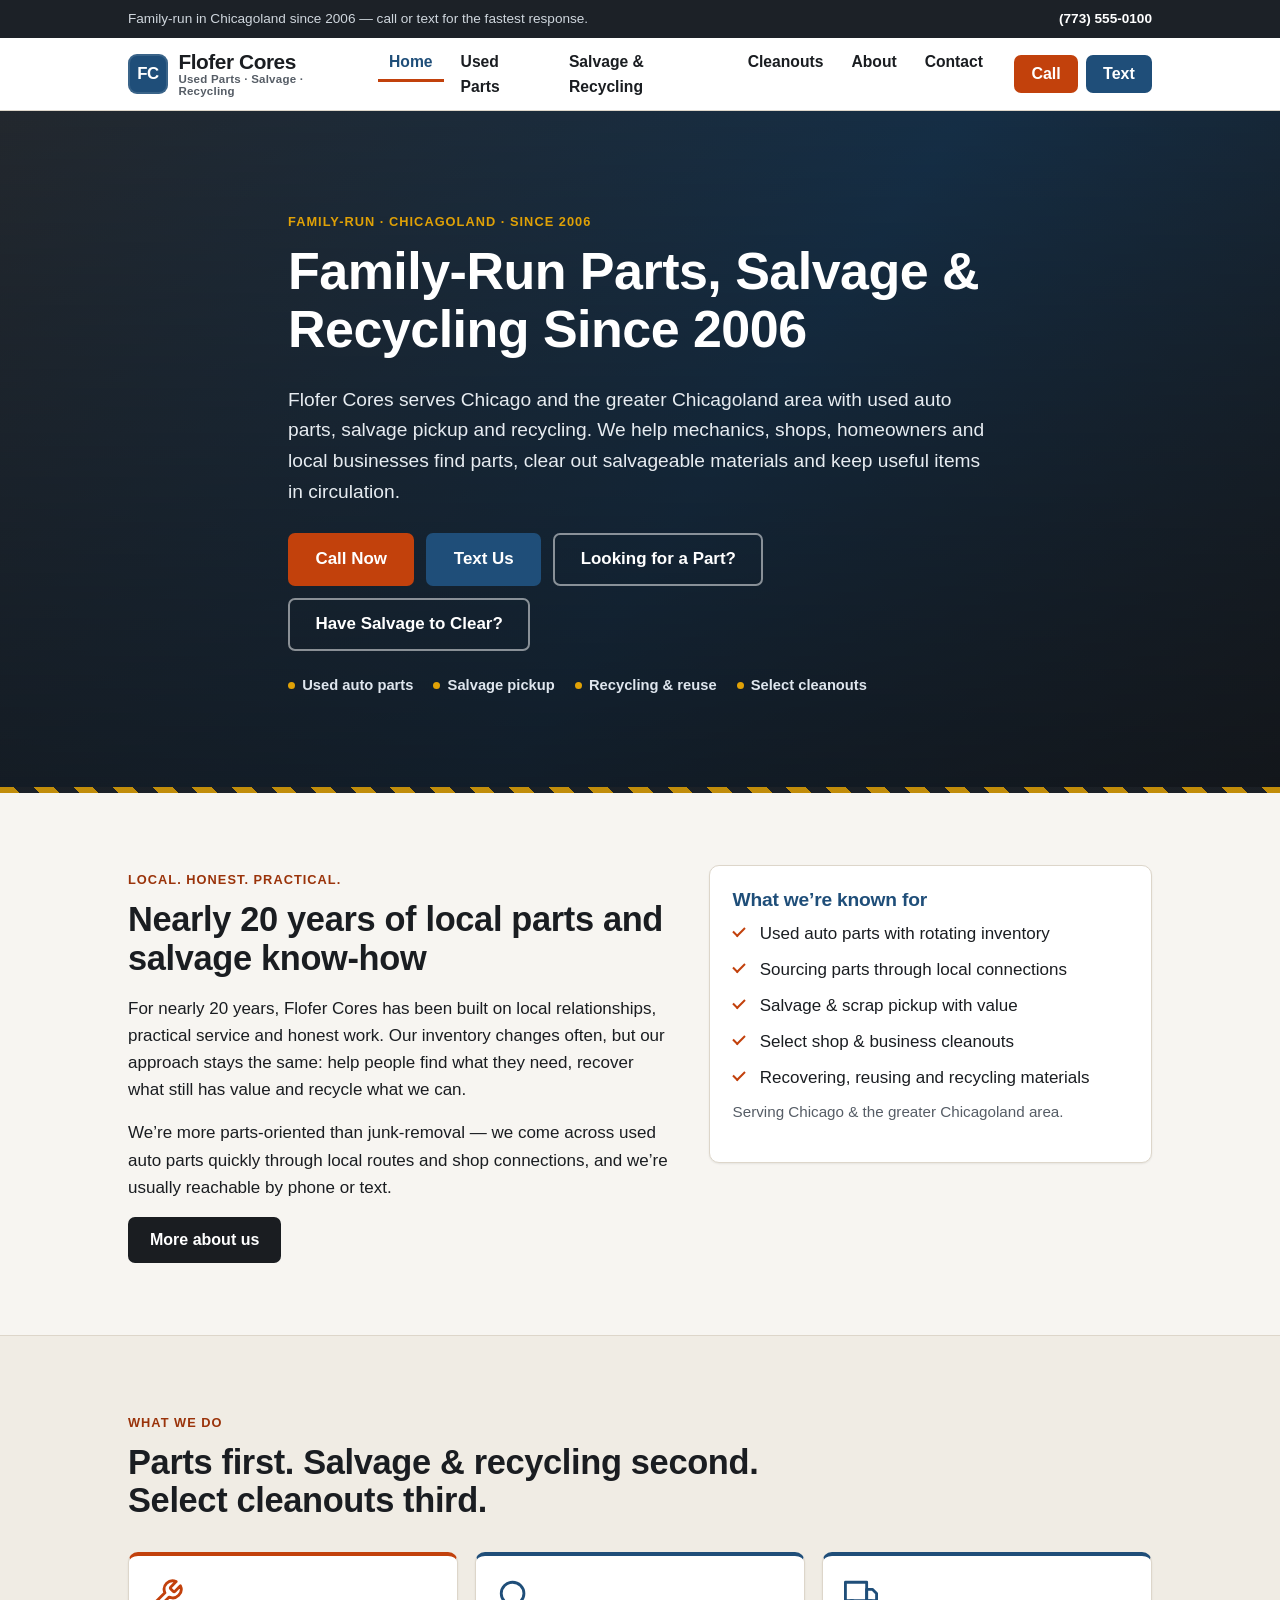
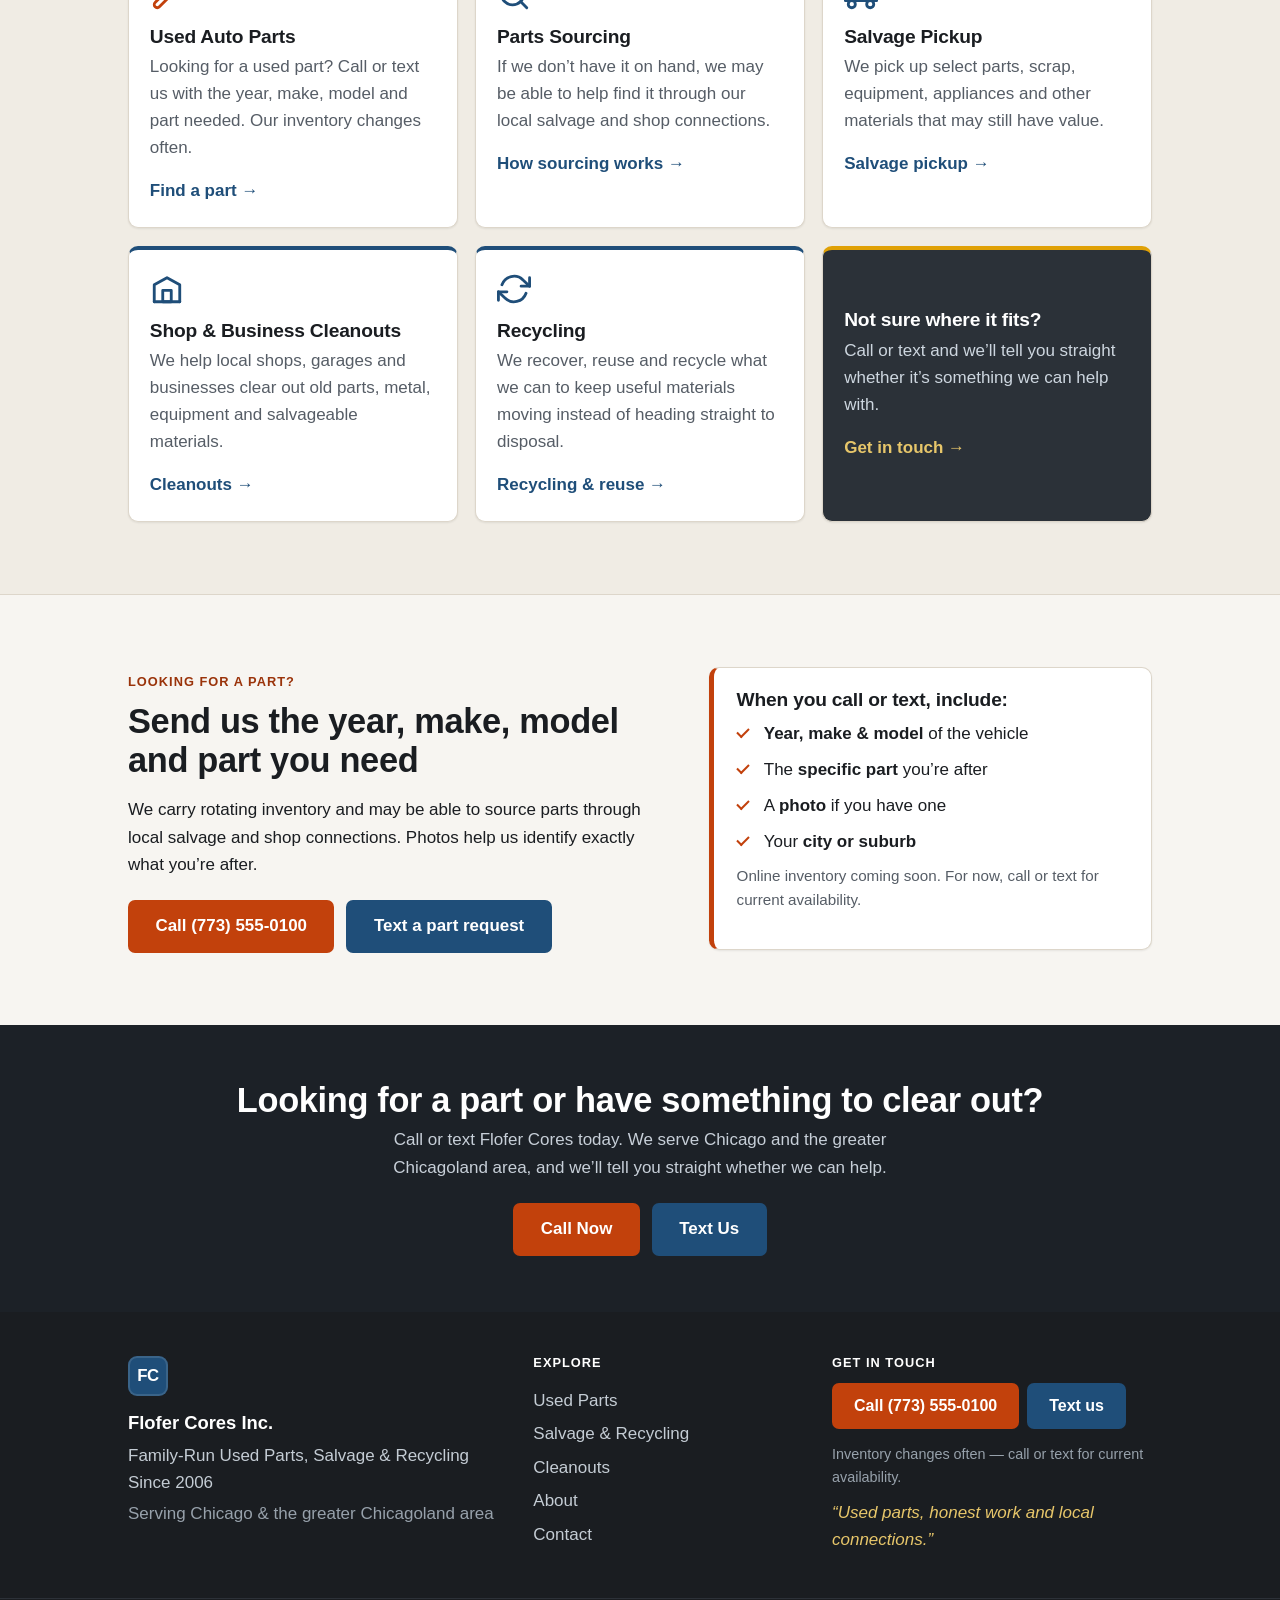
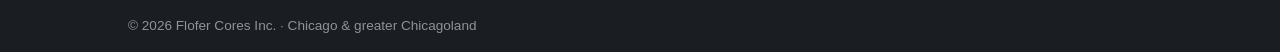
==== index.html @ 54f4c63f "Scaffold Flofer Cores Inc. phase-one website Plain HTML/CSS marketing + lead-capture site (no build " ====
<!DOCTYPE html>
<html lang="en" class="no-js">
<head>
<meta charset="utf-8">
<meta name="viewport" content="width=device-width, initial-scale=1">
<!-- ============================================================================
  PLACEHOLDERS TO REPLACE SITE-WIDE BEFORE LAUNCH:
    • Phone (display): (773) 555-0100      • Phone (links): +17735550100
    • Domain:          www.flofercores.com
  See README.md for one-command find-and-replace instructions.
============================================================================= -->
<title>Flofer Cores Inc. — Used Parts, Salvage &amp; Recycling in Chicagoland</title>
<meta name="description" content="Family-run used parts, salvage and recycling in Chicago and greater Chicagoland since 2006. Call or text Flofer Cores for parts, salvage pickup and select cleanouts.">
<link rel="canonical" href="https://www.flofercores.com/">
<meta name="theme-color" content="#1f4e79">
<meta property="og:type" content="website">
<meta property="og:site_name" content="Flofer Cores Inc.">
<meta property="og:title" content="Flofer Cores Inc. — Used Parts, Salvage &amp; Recycling in Chicagoland">
<meta property="og:description" content="Family-run used parts, salvage and recycling in Chicago and greater Chicagoland since 2006. Call or text for parts, salvage pickup and select cleanouts.">
<meta property="og:url" content="https://www.flofercores.com/">
<meta property="og:image" content="https://www.flofercores.com/img/og-cover.svg">
<meta name="twitter:card" content="summary_large_image">
<link rel="icon" type="image/svg+xml" href="/favicon.svg">
<link rel="apple-touch-icon" href="/favicon.svg">
<link rel="stylesheet" href="/css/styles.css">
<script>document.documentElement.classList.replace("no-js","js");</script>
<script type="application/ld+json">
{
  "@context": "https://schema.org",
  "@type": "AutoPartsStore",
  "@id": "https://www.flofercores.com/#business",
  "name": "Flofer Cores Inc.",
  "alternateName": "Flofer Cores",
  "description": "Family-run used auto parts, salvage and recycling business serving Chicago and the greater Chicagoland area since 2006.",
  "url": "https://www.flofercores.com/",
  "telephone": "+1-773-555-0100",
  "foundingDate": "2006",
  "priceRange": "$$",
  "slogan": "Used parts, honest work and local connections.",
  "areaServed": [
    { "@type": "City", "name": "Chicago" },
    { "@type": "AdministrativeArea", "name": "Greater Chicagoland area" }
  ],
  "address": {
    "@type": "PostalAddress",
    "addressLocality": "Chicago",
    "addressRegion": "IL",
    "addressCountry": "US"
  },
  "knowsAbout": ["Used auto parts", "Parts sourcing", "Salvage pickup", "Scrap metal recycling", "Shop and business cleanouts"],
  "image": "https://www.flofercores.com/img/og-cover.svg"
}
</script>
</head>
<body>
<a class="skip-link" href="#main">Skip to content</a>

<div class="utilitybar">
  <div class="container utilitybar__inner">
    <span class="utilitybar__msg">Family-run in Chicagoland since 2006 — call or text for the fastest response.</span>
    <a class="utilitybar__phone" href="tel:+17735550100">(773) 555-0100</a>
  </div>
</div>

<header class="site-header">
  <div class="container site-header__inner">
    <a class="brand" href="/">
      <span class="brand__mark" aria-hidden="true">FC</span>
      <span class="brand__text">
        <span class="brand__name">Flofer Cores</span>
        <span class="brand__tag">Used Parts · Salvage · Recycling</span>
      </span>
    </a>
    <button class="nav-toggle" type="button" aria-expanded="false" aria-controls="site-nav" aria-label="Open menu">
      <span class="nav-toggle__bar"></span><span class="nav-toggle__bar"></span><span class="nav-toggle__bar"></span>
    </button>
    <nav id="site-nav" class="site-nav" aria-label="Primary">
      <ul class="site-nav__list">
        <li><a href="/" aria-current="page" class="is-active">Home</a></li>
        <li><a href="/used-parts.html">Used Parts</a></li>
        <li><a href="/salvage-recycling.html">Salvage &amp; Recycling</a></li>
        <li><a href="/cleanouts.html">Cleanouts</a></li>
        <li><a href="/about.html">About</a></li>
        <li><a href="/contact.html">Contact</a></li>
      </ul>
      <div class="site-nav__cta">
        <a class="btn btn--call" href="tel:+17735550100" aria-label="Call Flofer Cores">Call</a>
        <a class="btn btn--text" href="sms:+17735550100" aria-label="Text Flofer Cores">Text</a>
      </div>
    </nav>
  </div>
</header>

<main id="main">

  <!-- Hero -->
  <section class="hero">
    <div class="container hero__inner">
      <span class="eyebrow" style="color:var(--gold)">Family-run · Chicagoland · Since 2006</span>
      <h1>Family-Run Parts, Salvage &amp; Recycling Since 2006</h1>
      <p class="hero__sub">Flofer Cores serves Chicago and the greater Chicagoland area with used auto parts, salvage pickup and recycling. We help mechanics, shops, homeowners and local businesses find parts, clear out salvageable materials and keep useful items in circulation.</p>
      <div class="hero__cta">
        <a class="btn btn--call btn--lg" href="tel:+17735550100">Call Now</a>
        <a class="btn btn--text btn--lg" href="sms:+17735550100">Text Us</a>
        <a class="btn btn--ghost btn--lg" href="/used-parts.html">Looking for a Part?</a>
        <a class="btn btn--ghost btn--lg" href="/salvage-recycling.html">Have Salvage to Clear?</a>
      </div>
      <div class="hero__trust">
        <span>Used auto parts</span>
        <span>Salvage pickup</span>
        <span>Recycling &amp; reuse</span>
        <span>Select cleanouts</span>
      </div>
    </div>
  </section>

  <!-- About preview -->
  <section class="section">
    <div class="container split">
      <div>
        <span class="eyebrow">Local. Honest. Practical.</span>
        <h2>Nearly 20 years of local parts and salvage know-how</h2>
        <p>For nearly 20 years, Flofer Cores has been built on local relationships, practical service and honest work. Our inventory changes often, but our approach stays the same: help people find what they need, recover what still has value and recycle what we can.</p>
        <p>We’re more parts-oriented than junk-removal — we come across used auto parts quickly through local routes and shop connections, and we’re usually reachable by phone or text.</p>
        <a class="btn btn--dark" href="/about.html">More about us</a>
      </div>
      <div class="panel">
        <h3>What we’re known for</h3>
        <ul class="checklist">
          <li>Used auto parts with rotating inventory</li>
          <li>Sourcing parts through local connections</li>
          <li>Salvage &amp; scrap pickup with value</li>
          <li>Select shop &amp; business cleanouts</li>
          <li>Recovering, reusing and recycling materials</li>
        </ul>
        <p class="note-soft mt-0">Serving Chicago &amp; the greater Chicagoland area.</p>
      </div>
    </div>
  </section>

  <!-- Services -->
  <section class="section section--alt">
    <div class="container">
      <div class="section__head">
        <span class="eyebrow">What we do</span>
        <h2>Parts first. Salvage &amp; recycling second. Select cleanouts third.</h2>
      </div>
      <div class="cards cards--3">

        <article class="card card--accent">
          <svg class="card__icon" viewBox="0 0 24 24" fill="none" stroke="currentColor" stroke-width="2" stroke-linecap="round" stroke-linejoin="round" aria-hidden="true"><path d="M14.7 6.3a1 1 0 0 0 0 1.4l1.6 1.6a1 1 0 0 0 1.4 0l3.77-3.77a6 6 0 0 1-7.94 7.94l-6.91 6.91a2.12 2.12 0 0 1-3-3l6.91-6.91a6 6 0 0 1 7.94-7.94l-3.76 3.76z"/></svg>
          <h3>Used Auto Parts</h3>
          <p>Looking for a used part? Call or text us with the year, make, model and part needed. Our inventory changes often.</p>
          <a class="card__link" href="/used-parts.html">Find a part →</a>
        </article>

        <article class="card">
          <svg class="card__icon" viewBox="0 0 24 24" fill="none" stroke="currentColor" stroke-width="2" stroke-linecap="round" stroke-linejoin="round" aria-hidden="true"><circle cx="11" cy="11" r="8"/><line x1="21" y1="21" x2="16.65" y2="16.65"/></svg>
          <h3>Parts Sourcing</h3>
          <p>If we don’t have it on hand, we may be able to help find it through our local salvage and shop connections.</p>
          <a class="card__link" href="/used-parts.html">How sourcing works →</a>
        </article>

        <article class="card">
          <svg class="card__icon" viewBox="0 0 24 24" fill="none" stroke="currentColor" stroke-width="2" stroke-linecap="round" stroke-linejoin="round" aria-hidden="true"><rect x="1" y="3" width="15" height="13"/><polygon points="16 8 20 8 23 11 23 16 16 16 16 8"/><circle cx="5.5" cy="18.5" r="2.5"/><circle cx="18.5" cy="18.5" r="2.5"/></svg>
          <h3>Salvage Pickup</h3>
          <p>We pick up select parts, scrap, equipment, appliances and other materials that may still have value.</p>
          <a class="card__link" href="/salvage-recycling.html">Salvage pickup →</a>
        </article>

        <article class="card">
          <svg class="card__icon" viewBox="0 0 24 24" fill="none" stroke="currentColor" stroke-width="2" stroke-linecap="round" stroke-linejoin="round" aria-hidden="true"><path d="M3 21V9l9-5 9 5v12"/><path d="M3 21h18"/><rect x="9" y="13" width="6" height="8"/></svg>
          <h3>Shop &amp; Business Cleanouts</h3>
          <p>We help local shops, garages and businesses clear out old parts, metal, equipment and salvageable materials.</p>
          <a class="card__link" href="/cleanouts.html">Cleanouts →</a>
        </article>

        <article class="card">
          <svg class="card__icon" viewBox="0 0 24 24" fill="none" stroke="currentColor" stroke-width="2" stroke-linecap="round" stroke-linejoin="round" aria-hidden="true"><polyline points="23 4 23 10 17 10"/><polyline points="1 20 1 14 7 14"/><path d="M3.51 9a9 9 0 0 1 14.85-3.36L23 10M1 14l4.64 4.36A9 9 0 0 0 20.49 15"/></svg>
          <h3>Recycling</h3>
          <p>We recover, reuse and recycle what we can to keep useful materials moving instead of heading straight to disposal.</p>
          <a class="card__link" href="/salvage-recycling.html">Recycling &amp; reuse →</a>
        </article>

        <article class="card" style="justify-content:center; background:var(--steel); border-top-color:var(--gold); color:#fff;">
          <h3 style="color:#fff">Not sure where it fits?</h3>
          <p style="color:#cdd6df">Call or text and we’ll tell you straight whether it’s something we can help with.</p>
          <a class="card__link" style="color:#e7c66a" href="/contact.html">Get in touch →</a>
        </article>

      </div>
    </div>
  </section>

  <!-- Intake / how to ask -->
  <section class="section">
    <div class="container split">
      <div>
        <span class="eyebrow">Looking for a part?</span>
        <h2>Send us the year, make, model and part you need</h2>
        <p>We carry rotating inventory and may be able to source parts through local salvage and shop connections. Photos help us identify exactly what you’re after.</p>
        <div class="flow-cta">
          <a class="btn btn--call btn--lg" href="tel:+17735550100">Call (773) 555-0100</a>
          <a class="btn btn--text btn--lg" href="sms:+17735550100">Text a part request</a>
        </div>
      </div>
      <div class="intake">
        <h3 class="mt-0">When you call or text, include:</h3>
        <ul class="checklist">
          <li><strong>Year, make &amp; model</strong> of the vehicle</li>
          <li>The <strong>specific part</strong> you’re after</li>
          <li>A <strong>photo</strong> if you have one</li>
          <li>Your <strong>city or suburb</strong></li>
        </ul>
        <p class="note-soft mt-0">Online inventory coming soon. For now, call or text for current availability.</p>
      </div>
    </div>
  </section>

  <!-- CTA band -->
  <section class="ctaband">
    <div class="container ctaband__inner">
      <h2>Looking for a part or have something to clear out?</h2>
      <p>Call or text Flofer Cores today. We serve Chicago and the greater Chicagoland area, and we’ll tell you straight whether we can help.</p>
      <div class="hero__cta">
        <a class="btn btn--call btn--lg" href="tel:+17735550100">Call Now</a>
        <a class="btn btn--text btn--lg" href="sms:+17735550100">Text Us</a>
      </div>
    </div>
  </section>

</main>

<footer class="site-footer">
  <div class="container site-footer__inner">
    <div class="site-footer__col site-footer__brand">
      <span class="brand__mark" aria-hidden="true">FC</span>
      <p class="site-footer__name">Flofer Cores Inc.</p>
      <p class="site-footer__desc">Family-Run Used Parts, Salvage &amp; Recycling Since 2006</p>
      <p class="site-footer__area">Serving Chicago &amp; the greater Chicagoland area</p>
    </div>
    <div class="site-footer__col">
      <h2 class="site-footer__h">Explore</h2>
      <ul class="site-footer__links">
        <li><a href="/used-parts.html">Used Parts</a></li>
        <li><a href="/salvage-recycling.html">Salvage &amp; Recycling</a></li>
        <li><a href="/cleanouts.html">Cleanouts</a></li>
        <li><a href="/about.html">About</a></li>
        <li><a href="/contact.html">Contact</a></li>
      </ul>
    </div>
    <div class="site-footer__col">
      <h2 class="site-footer__h">Get in touch</h2>
      <p class="site-footer__contact">
        <a class="btn btn--call" href="tel:+17735550100">Call (773) 555-0100</a>
        <a class="btn btn--text" href="sms:+17735550100">Text us</a>
      </p>
      <p class="site-footer__note">Inventory changes often — call or text for current availability.</p>
      <p class="site-footer__tagline">“Used parts, honest work and local connections.”</p>
    </div>
  </div>
  <div class="site-footer__bottom">
    <div class="container">
      <p>© 2026 Flofer Cores Inc. · Chicago &amp; greater Chicagoland</p>
    </div>
  </div>
</footer>

<div class="callbar">
  <a class="callbar__btn callbar__btn--call" href="tel:+17735550100">Call</a>
  <a class="callbar__btn callbar__btn--text" href="sms:+17735550100">Text</a>
</div>

<script src="/js/menu.js" defer></script>
</body>
</html>
---- css/styles.css ----
/* =========================================================================
   Flofer Cores Inc. — site styles
   Plain CSS, no build. Mobile-first. Edit color/spacing via the variables below.
   ========================================================================= */

/* ----- Design tokens ---------------------------------------------------- */
:root {
  --ink:        #1a1d21;   /* primary text (charcoal) */
  --muted:      #565d66;   /* secondary text */
  --paper:      #f7f5f1;   /* warm off-white page background */
  --surface:    #ffffff;   /* cards / header */
  --surface-2:  #f0ece4;   /* subtle alt panel */
  --line:       #ddd6ca;   /* borders */
  --steel:      #2b3138;   /* dark sections */
  --steel-2:    #1c2127;   /* darker */
  --blue:       #1f4e79;   /* workwear blue (primary) */
  --blue-700:   #173a5a;
  --rust:       #c2410c;   /* salvage-yard accent (CTAs) */
  --rust-700:   #9a330a;
  --gold:       #e0a106;   /* sparing highlight */

  --maxw: 1080px;
  --pad: clamp(16px, 4vw, 28px);
  --radius: 10px;
  --radius-sm: 7px;
  --shadow: 0 1px 2px rgba(20,24,30,.06), 0 8px 24px rgba(20,24,30,.08);
  --shadow-sm: 0 1px 2px rgba(20,24,30,.08);

  --font: -apple-system, BlinkMacSystemFont, "Segoe UI", Roboto, Helvetica, Arial,
          "Apple Color Emoji", sans-serif;
}

/* ----- Reset / base ----------------------------------------------------- */
*, *::before, *::after { box-sizing: border-box; }
html { -webkit-text-size-adjust: 100%; scroll-behavior: smooth; }
body {
  margin: 0;
  font-family: var(--font);
  color: var(--ink);
  background: var(--paper);
  line-height: 1.6;
  font-size: 17px;
  -webkit-font-smoothing: antialiased;
}
img, svg { max-width: 100%; height: auto; display: block; }
a { color: var(--blue); text-decoration-thickness: 1px; text-underline-offset: 2px; }
h1, h2, h3 { line-height: 1.12; letter-spacing: -0.01em; margin: 0 0 .5em; }
h1 { font-size: clamp(2rem, 6vw, 3.25rem); font-weight: 800; }
h2 { font-size: clamp(1.5rem, 4vw, 2.15rem); font-weight: 800; }
h3 { font-size: 1.2rem; font-weight: 700; }
p  { margin: 0 0 1rem; }
ul { margin: 0 0 1rem; }
:focus-visible { outline: 3px solid var(--gold); outline-offset: 2px; border-radius: 4px; }

.container { width: 100%; max-width: var(--maxw); margin-inline: auto; padding-inline: var(--pad); }

.skip-link {
  position: absolute; left: -9999px; top: 0; z-index: 100;
  background: var(--ink); color: #fff; padding: 10px 16px; border-radius: 0 0 8px 0;
}
.skip-link:focus { left: 0; }

.lead { font-size: 1.15rem; color: var(--muted); }
.eyebrow {
  display: inline-block; font-size: .8rem; font-weight: 700; letter-spacing: .08em;
  text-transform: uppercase; color: var(--rust-700); margin-bottom: .6rem;
}

/* ----- Buttons ---------------------------------------------------------- */
.btn {
  display: inline-flex; align-items: center; justify-content: center; gap: .5em;
  font-weight: 700; font-size: 1rem; line-height: 1;
  padding: .8em 1.25em; border-radius: var(--radius-sm);
  text-decoration: none; border: 2px solid transparent; cursor: pointer;
  transition: transform .04s ease, background-color .15s ease, border-color .15s ease;
  white-space: nowrap;
}
.btn:active { transform: translateY(1px); }
.btn--call  { background: var(--rust); color: #fff; }
.btn--call:hover  { background: var(--rust-700); }
.btn--text  { background: var(--blue); color: #fff; }
.btn--text:hover  { background: var(--blue-700); }
.btn--ghost { background: transparent; color: #fff; border-color: rgba(255,255,255,.5); }
.btn--ghost:hover { border-color: #fff; background: rgba(255,255,255,.08); }
.btn--dark  { background: var(--ink); color: #fff; }
.btn--dark:hover { background: #000; }
.btn--lg { font-size: 1.06rem; padding: .95em 1.5em; }
.btn--block { width: 100%; }

/* ----- Utility bar ------------------------------------------------------ */
.utilitybar { background: var(--steel-2); color: #cfd6dd; font-size: .85rem; }
.utilitybar__inner {
  display: flex; align-items: center; justify-content: space-between; gap: 1rem;
  min-height: 38px; padding-block: 6px;
}
.utilitybar__msg { font-weight: 500; }
.utilitybar__phone { color: #fff; font-weight: 700; text-decoration: none; white-space: nowrap; }
.utilitybar__phone:hover { text-decoration: underline; }
@media (max-width: 640px) { .utilitybar__msg { display: none; } .utilitybar__inner { justify-content: center; } }

/* ----- Header / nav ----------------------------------------------------- */
.site-header { background: var(--surface); border-bottom: 1px solid var(--line); position: sticky; top: 0; z-index: 50; }
.site-header__inner { display: flex; align-items: center; gap: 1rem; min-height: 72px; }

.brand { display: inline-flex; align-items: center; gap: .65rem; text-decoration: none; color: var(--ink); margin-right: auto; }
.brand__mark {
  display: inline-grid; place-items: center; width: 40px; height: 40px; flex: 0 0 auto;
  background: var(--blue); color: #fff; font-weight: 800; font-size: 1.05rem; letter-spacing: -.02em;
  border-radius: 9px; box-shadow: inset 0 0 0 2px rgba(255,255,255,.12);
}
.brand__text { display: flex; flex-direction: column; line-height: 1.05; }
.brand__name { font-weight: 800; font-size: 1.3rem; letter-spacing: -.02em; }
.brand__tag  { font-size: .72rem; color: var(--muted); font-weight: 600; letter-spacing: .02em; }

.site-nav { display: flex; align-items: center; gap: 1.25rem; }
.site-nav__list { list-style: none; display: flex; gap: .35rem; margin: 0; padding: 0; }
.site-nav__list a {
  display: block; padding: .5rem .7rem; border-radius: 6px; text-decoration: none;
  color: var(--ink); font-weight: 600; font-size: .98rem;
}
.site-nav__list a:hover { background: var(--surface-2); }
.site-nav__list a.is-active { color: var(--blue); }
.site-nav__list a[aria-current="page"] { box-shadow: inset 0 -3px 0 var(--rust); border-radius: 6px 6px 0 0; }
.site-nav__cta { display: flex; gap: .5rem; }
.site-nav__cta .btn { padding: .55em .95em; }

.nav-toggle { display: none; }

/* Mobile nav: only collapse when JS is available (no-JS users see full nav). */
@media (max-width: 860px) {
  .html-js .nav-toggle, .js .nav-toggle {
    display: inline-flex; flex-direction: column; gap: 5px; justify-content: center;
    width: 46px; height: 42px; padding: 10px; background: var(--surface-2);
    border: 1px solid var(--line); border-radius: 8px; cursor: pointer;
  }
  .nav-toggle__bar { display: block; height: 2.5px; background: var(--ink); border-radius: 2px; }
  .js .site-nav {
    position: absolute; left: 0; right: 0; top: 100%;
    flex-direction: column; align-items: stretch; gap: 1rem;
    background: var(--surface); border-bottom: 1px solid var(--line);
    padding: 1rem var(--pad) 1.4rem; box-shadow: var(--shadow);
    display: none;
  }
  .js .site-nav.is-open { display: flex; }
  .site-nav__list { flex-direction: column; gap: .15rem; }
  .site-nav__list a { padding: .7rem .6rem; font-size: 1.05rem; }
  .site-nav__cta .btn { flex: 1; padding: .8em 1em; }
}

/* ----- Hero ------------------------------------------------------------- */
.hero {
  color: #fff;
  background:
    linear-gradient(180deg, rgba(15,18,22,.30), rgba(15,18,22,.72)),
    linear-gradient(125deg, var(--steel) 0%, var(--blue-700) 55%, var(--steel-2) 100%);
  position: relative; overflow: hidden;
}
.hero::after { /* subtle hazard-stripe texture along the bottom */
  content: ""; position: absolute; left: 0; right: 0; bottom: 0; height: 6px;
  background: repeating-linear-gradient(45deg, var(--gold) 0 14px, var(--steel-2) 14px 28px);
  opacity: .85;
}
.hero__inner { padding-block: clamp(3rem, 9vw, 6rem); max-width: 760px; }
.hero h1 { color: #fff; }
.hero__sub { font-size: 1.2rem; color: #e7ecf1; margin-bottom: 1.6rem; }
.hero__cta { display: flex; flex-wrap: wrap; gap: .75rem; margin-bottom: 1.4rem; }
.hero__trust { display: flex; flex-wrap: wrap; gap: .5rem 1.25rem; font-weight: 600; font-size: .92rem; color: #dfe6ee; }
.hero__trust span { display: inline-flex; align-items: center; gap: .45rem; }
.hero__trust span::before { content: ""; width: 7px; height: 7px; background: var(--gold); border-radius: 50%; }

/* ----- Generic sections ------------------------------------------------- */
.section { padding-block: clamp(2.75rem, 7vw, 4.5rem); }
.section--alt { background: var(--surface-2); border-block: 1px solid var(--line); }
.section--dark { background: var(--steel); color: #eef2f6; }
.section--dark h2, .section--dark h3 { color: #fff; }
.section__head { max-width: 680px; margin-bottom: 2rem; }
.section__head.center { margin-inline: auto; text-align: center; }

/* ----- Service / feature cards ----------------------------------------- */
.cards { display: grid; gap: 1.1rem; grid-template-columns: 1fr; }
@media (min-width: 620px) { .cards { grid-template-columns: 1fr 1fr; } }
@media (min-width: 940px) { .cards--3 { grid-template-columns: repeat(3, 1fr); } }
.card {
  background: var(--surface); border: 1px solid var(--line); border-radius: var(--radius);
  padding: 1.4rem 1.3rem; box-shadow: var(--shadow-sm);
  border-top: 4px solid var(--blue);
  display: flex; flex-direction: column;
}
.card--accent { border-top-color: var(--rust); }
.card__icon { width: 34px; height: 34px; color: var(--blue); margin-bottom: .85rem; }
.card--accent .card__icon { color: var(--rust); }
.card h3 { margin-bottom: .35rem; }
.card p { color: var(--muted); margin-bottom: 0; }
.card__link { margin-top: 1rem; font-weight: 700; text-decoration: none; }
.card__link:hover { text-decoration: underline; }

/* ----- Split info rows -------------------------------------------------- */
.split { display: grid; gap: 1.5rem 2.5rem; align-items: start; }
@media (min-width: 840px) { .split { grid-template-columns: 1.1fr .9fr; } }
.panel {
  background: var(--surface); border: 1px solid var(--line); border-radius: var(--radius);
  padding: 1.4rem 1.4rem; box-shadow: var(--shadow-sm);
}
.panel h3 { color: var(--blue); }
.checklist { list-style: none; padding: 0; margin: 0; }
.checklist li { position: relative; padding-left: 1.7rem; margin-bottom: .55rem; color: var(--ink); }
.checklist li::before {
  content: ""; position: absolute; left: 0; top: .45em; width: 12px; height: 7px;
  border-left: 2.5px solid var(--rust); border-bottom: 2.5px solid var(--rust);
  transform: rotate(-45deg);
}
.taglist { display: flex; flex-wrap: wrap; gap: .5rem; padding: 0; margin: .5rem 0 0; list-style: none; }
.taglist li { background: var(--surface-2); border: 1px solid var(--line); border-radius: 999px; padding: .35rem .85rem; font-size: .9rem; font-weight: 600; }

/* ----- Intake / "how to ask" callout ------------------------------------ */
.intake {
  background: var(--surface); border: 1px solid var(--line); border-left: 5px solid var(--rust);
  border-radius: var(--radius); padding: 1.3rem 1.4rem; box-shadow: var(--shadow-sm);
}
.intake strong { color: var(--ink); }

/* ----- CTA band --------------------------------------------------------- */
.ctaband { background: var(--steel-2); color: #fff; }
.ctaband__inner { padding-block: clamp(2.25rem, 6vw, 3.5rem); text-align: center; }
.ctaband h2 { color: #fff; margin-bottom: .4rem; }
.ctaband p { color: #c7cfd8; max-width: 560px; margin-inline: auto; margin-bottom: 1.4rem; }
.ctaband .hero__cta { justify-content: center; margin-bottom: 0; }

/* ----- Footer ----------------------------------------------------------- */
.site-footer { background: var(--ink); color: #c4ccd4; margin-top: auto; }
.site-footer__inner { display: grid; gap: 2rem; grid-template-columns: 1fr; padding-block: 2.75rem; }
@media (min-width: 760px) { .site-footer__inner { grid-template-columns: 1.4fr 1fr 1.2fr; } }
.site-footer__brand .brand__mark { margin-bottom: .75rem; }
.site-footer__name { color: #fff; font-weight: 800; font-size: 1.15rem; margin: 0 0 .25rem; }
.site-footer__desc { margin: 0 0 .25rem; }
.site-footer__area { color: #97a1ab; margin: 0; }
.site-footer__h { color: #fff; font-size: .8rem; text-transform: uppercase; letter-spacing: .08em; margin: 0 0 .8rem; }
.site-footer__links { list-style: none; padding: 0; margin: 0; }
.site-footer__links a { color: #c4ccd4; text-decoration: none; display: inline-block; padding: .2rem 0; }
.site-footer__links a:hover { color: #fff; text-decoration: underline; }
.site-footer__contact { display: flex; flex-wrap: wrap; gap: .5rem; margin: 0 0 .9rem; }
.site-footer__note { color: #97a1ab; font-size: .9rem; margin: 0 0 .6rem; }
.site-footer__tagline { color: #e7c66a; font-style: italic; margin: 0; }
.site-footer__bottom { border-top: 1px solid #2c3138; font-size: .85rem; color: #8b949d; }
.site-footer__bottom .container { padding-block: 1rem; }
.site-footer__bottom p { margin: 0; }

/* ----- Sticky mobile call/text bar -------------------------------------- */
.callbar { display: none; }
@media (max-width: 640px) {
  .callbar {
    position: fixed; left: 0; right: 0; bottom: 0; z-index: 60;
    display: grid; grid-template-columns: 1fr 1fr; gap: 1px;
    background: var(--line); box-shadow: 0 -6px 20px rgba(0,0,0,.18);
    padding-bottom: env(safe-area-inset-bottom, 0);
  }
  .callbar__btn { text-align: center; padding: .95rem; font-weight: 800; color: #fff; text-decoration: none; font-size: 1.05rem; }
  .callbar__btn--call { background: var(--rust); }
  .callbar__btn--text { background: var(--blue); }
  body { padding-bottom: 62px; } /* room for the bar */
}

/* ----- Page header (interior pages) ------------------------------------- */
.pagehead { background: var(--steel); color: #fff; }
.pagehead__inner { padding-block: clamp(2.25rem, 6vw, 3.5rem); max-width: 740px; }
.pagehead h1 { color: #fff; }
.pagehead p { color: #dbe2e9; font-size: 1.12rem; margin-bottom: 0; }
.pagehead .eyebrow { color: var(--gold); }

/* ----- Misc helpers ----------------------------------------------------- */
.prose p { max-width: 65ch; }
.prose h2 { margin-top: 2rem; }
.stack > * + * { margin-top: 1rem; }
.center { text-align: center; }
.mt-0 { margin-top: 0; }
.flow-cta { display: flex; flex-wrap: wrap; gap: .75rem; margin-top: 1.4rem; }
.note-soft { color: var(--muted); font-size: .95rem; }
html, body { min-height: 100%; }
body { display: flex; flex-direction: column; }
main { flex: 1 0 auto; }

@media (prefers-reduced-motion: reduce) {
  * { scroll-behavior: auto !important; transition: none !important; }
}
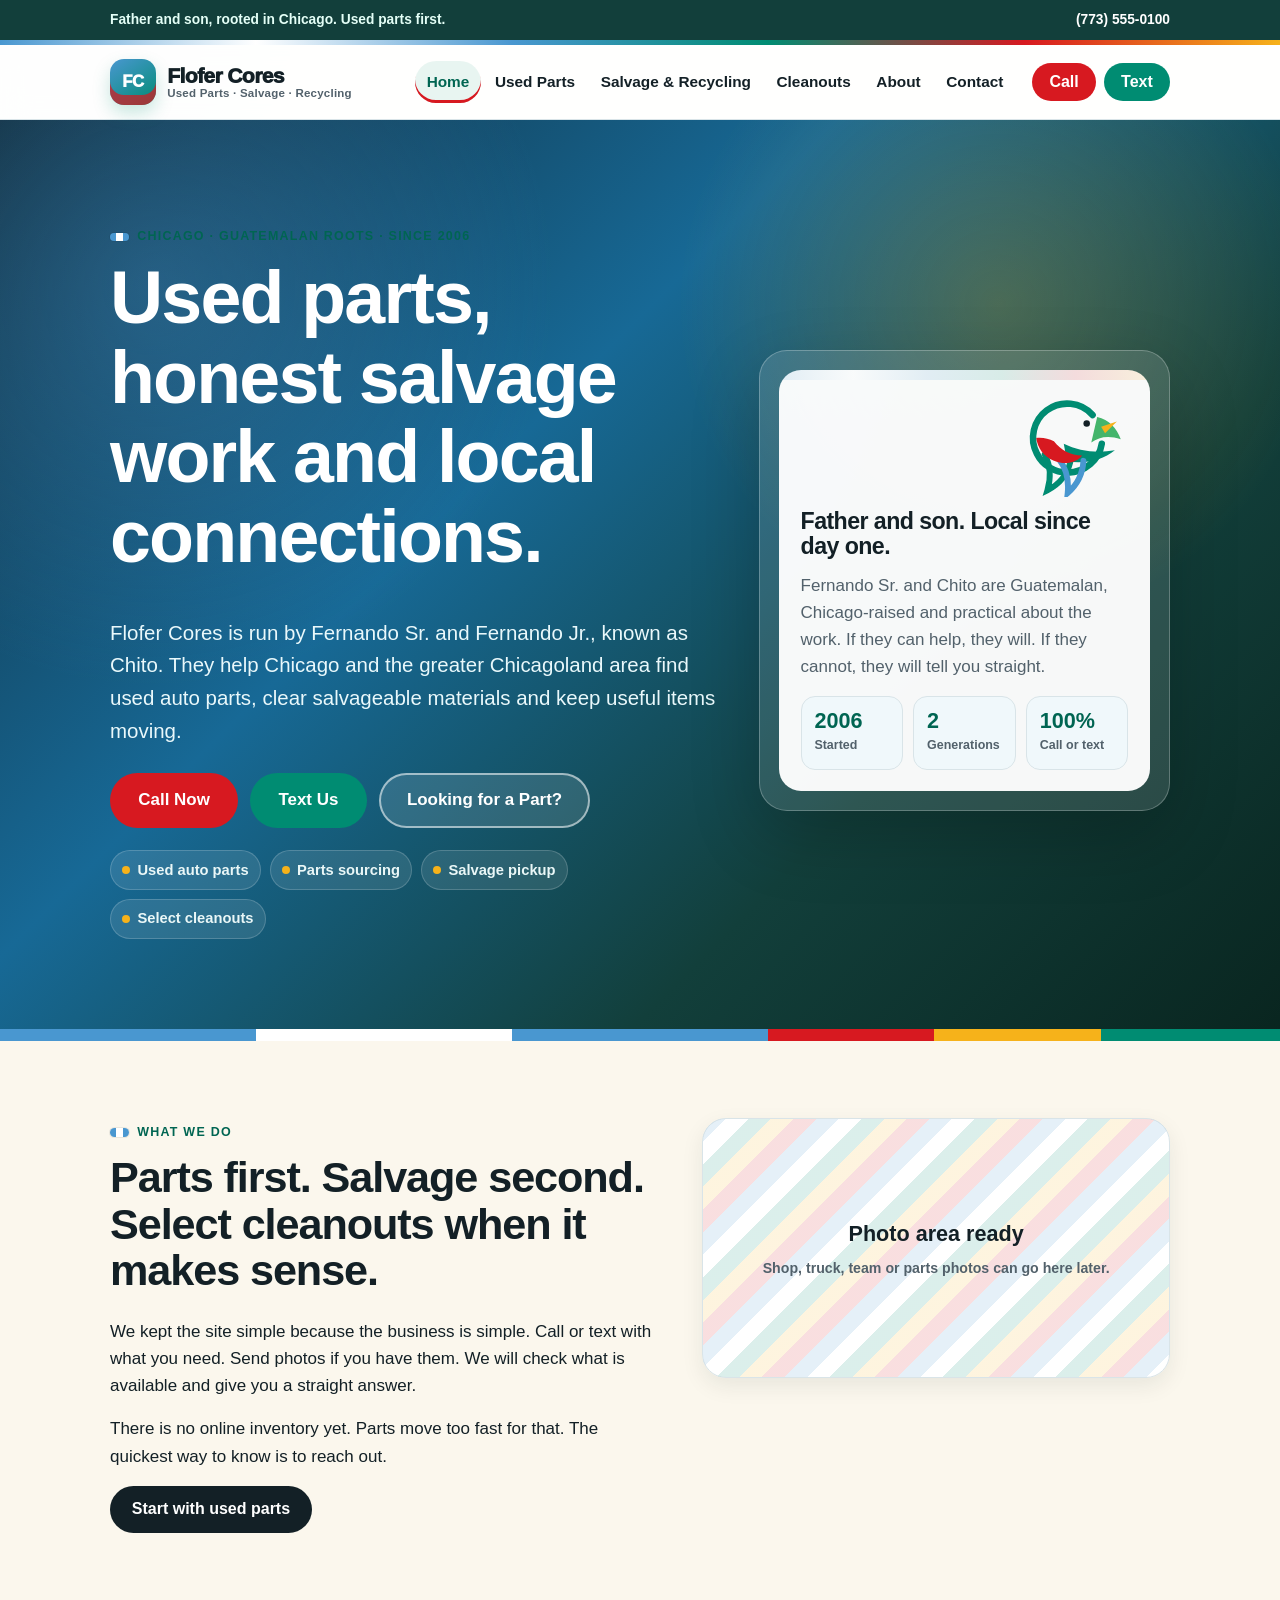
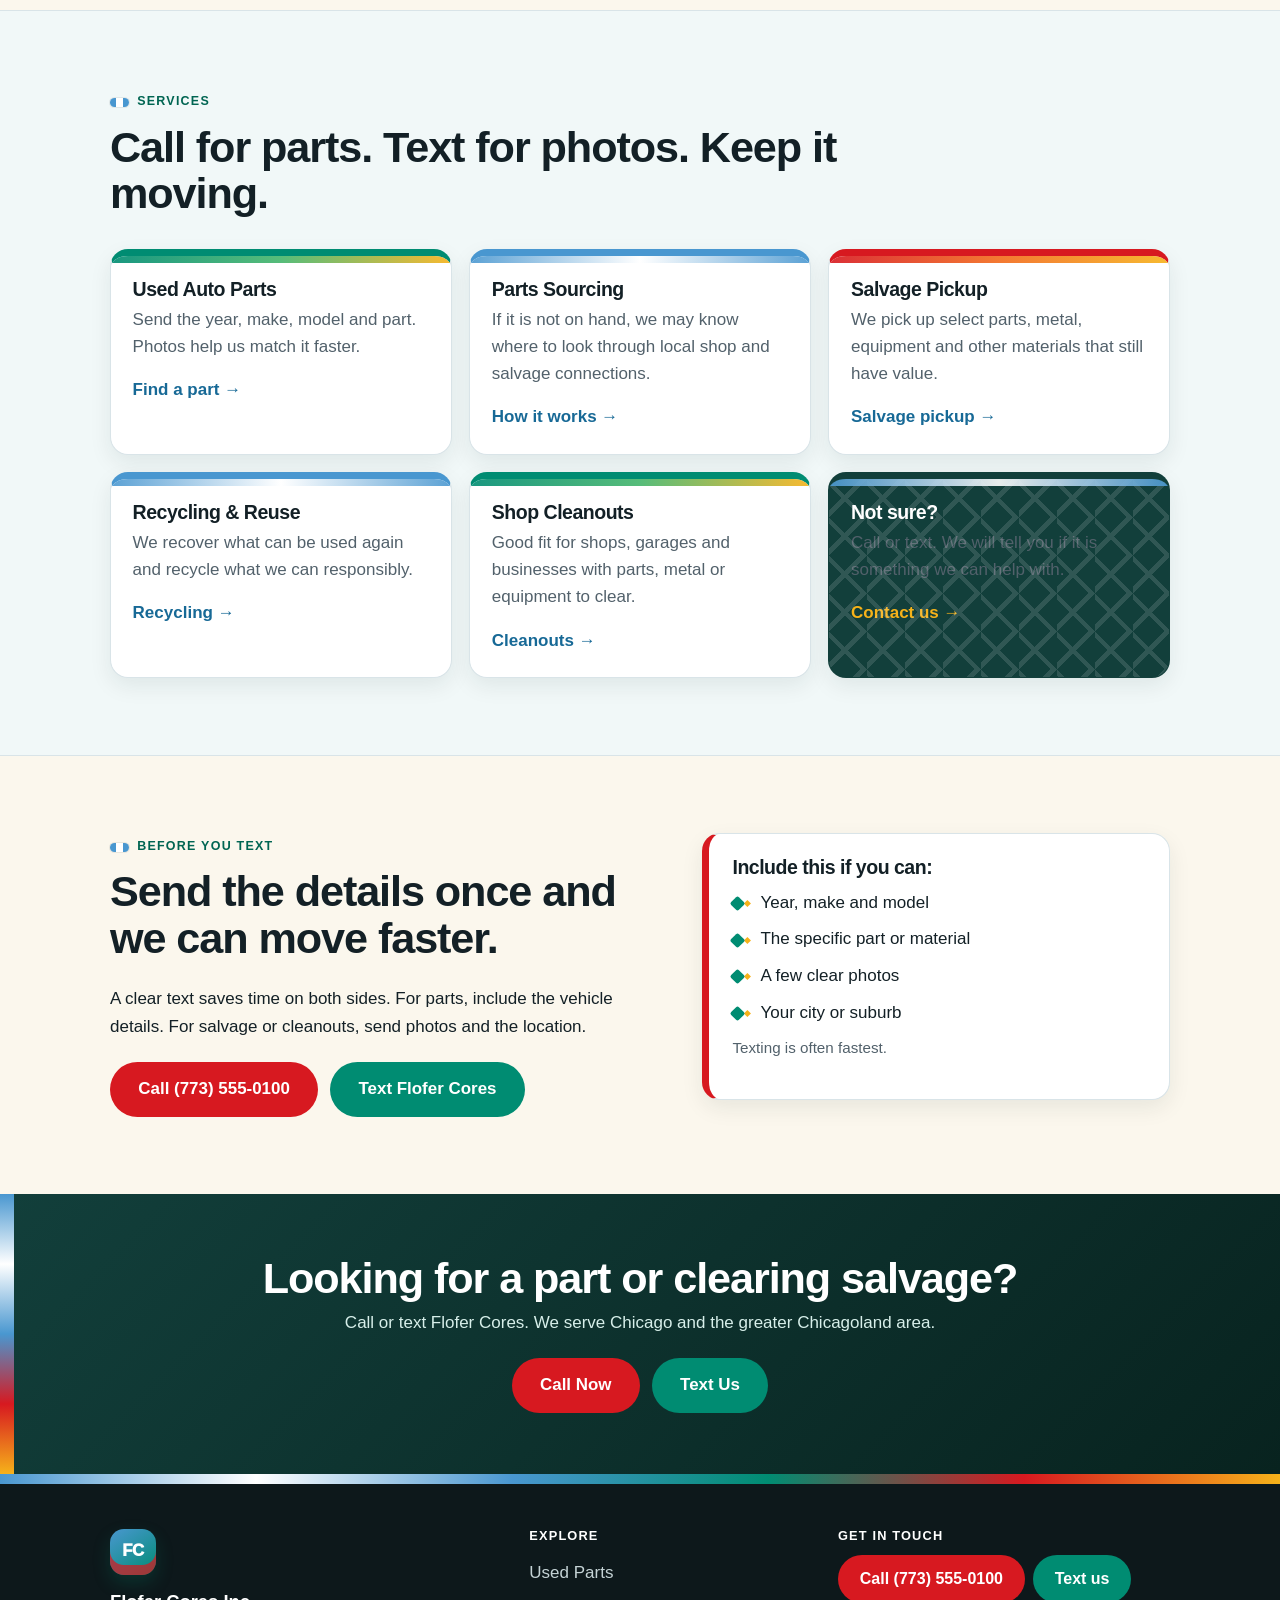
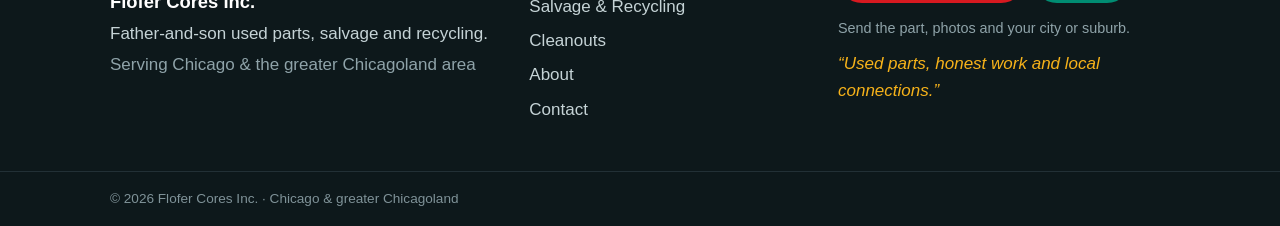
==== commit 1e448328: "Refresh Flofer Cores branding and copy" ====
--- a/index.html
+++ b/index.html
@@ -3,36 +3,31 @@
 <head>
 <meta charset="utf-8">
 <meta name="viewport" content="width=device-width, initial-scale=1">
-<!-- ============================================================================
-  PLACEHOLDERS TO REPLACE SITE-WIDE BEFORE LAUNCH:
-    • Phone (display): (773) 555-0100      • Phone (links): +17735550100
-    • Domain:          www.flofercores.com
-  See README.md for one-command find-and-replace instructions.
-============================================================================= -->
-<title>Flofer Cores Inc. — Used Parts, Salvage &amp; Recycling in Chicagoland</title>
-<meta name="description" content="Family-run used parts, salvage and recycling in Chicago and greater Chicagoland since 2006. Call or text Flofer Cores for parts, salvage pickup and select cleanouts.">
-<link rel="canonical" href="https://www.flofercores.com/">
-<meta name="theme-color" content="#1f4e79">
+<!-- Placeholders: phone (773) 555-0100 / +17735550100 · domain oogisoft.com/flofer-cores -->
+<title>Flofer Cores Inc. | Used Parts, Salvage & Recycling in Chicagoland</title>
+<meta name="description" content="Father-and-son used auto parts, salvage and recycling in Chicago and the greater Chicagoland area since 2006. Call or text Flofer Cores for parts and salvage pickup.">
+<link rel="canonical" href="https://oogisoft.com/flofer-cores/">
+<meta name="theme-color" content="#4997d0">
 <meta property="og:type" content="website">
 <meta property="og:site_name" content="Flofer Cores Inc.">
-<meta property="og:title" content="Flofer Cores Inc. — Used Parts, Salvage &amp; Recycling in Chicagoland">
-<meta property="og:description" content="Family-run used parts, salvage and recycling in Chicago and greater Chicagoland since 2006. Call or text for parts, salvage pickup and select cleanouts.">
-<meta property="og:url" content="https://www.flofercores.com/">
-<meta property="og:image" content="https://www.flofercores.com/img/og-cover.svg">
+<meta property="og:title" content="Flofer Cores Inc. | Used Parts, Salvage & Recycling in Chicagoland">
+<meta property="og:description" content="Father-and-son used parts, salvage and recycling in Chicago and the greater Chicagoland area. Call or text for parts, salvage pickup and select cleanouts.">
+<meta property="og:url" content="https://oogisoft.com/flofer-cores/">
+<meta property="og:image" content="https://oogisoft.com/flofer-cores/img/og-cover.svg">
 <meta name="twitter:card" content="summary_large_image">
-<link rel="icon" type="image/svg+xml" href="/favicon.svg">
-<link rel="apple-touch-icon" href="/favicon.svg">
-<link rel="stylesheet" href="/css/styles.css">
+<link rel="icon" type="image/svg+xml" href="favicon.svg">
+<link rel="apple-touch-icon" href="favicon.svg">
+<link rel="stylesheet" href="css/styles.css">
 <script>document.documentElement.classList.replace("no-js","js");</script>
 <script type="application/ld+json">
-{
+    {
   "@context": "https://schema.org",
   "@type": "AutoPartsStore",
-  "@id": "https://www.flofercores.com/#business",
+  "@id": "https://oogisoft.com/flofer-cores/#business",
   "name": "Flofer Cores Inc.",
   "alternateName": "Flofer Cores",
-  "description": "Family-run used auto parts, salvage and recycling business serving Chicago and the greater Chicagoland area since 2006.",
-  "url": "https://www.flofercores.com/",
+  "description": "Father-and-son used auto parts, salvage and recycling business serving Chicago and the greater Chicagoland area since 2006.",
+  "url": "https://oogisoft.com/flofer-cores/",
   "telephone": "+1-773-555-0100",
   "foundingDate": "2006",
   "priceRange": "$$",
@@ -47,24 +42,26 @@
     "addressRegion": "IL",
     "addressCountry": "US"
   },
+  "founder": [
+    { "@type": "Person", "name": "Fernando Sr." },
+    { "@type": "Person", "name": "Fernando Jr.", "alternateName": "Chito" }
+  ],
   "knowsAbout": ["Used auto parts", "Parts sourcing", "Salvage pickup", "Scrap metal recycling", "Shop and business cleanouts"],
-  "image": "https://www.flofercores.com/img/og-cover.svg"
+  "image": "https://oogisoft.com/flofer-cores/img/og-cover.svg"
 }
 </script>
 </head>
 <body>
-<a class="skip-link" href="#main">Skip to content</a>
-
+    <a class="skip-link" href="#main">Skip to content</a>
 <div class="utilitybar">
   <div class="container utilitybar__inner">
-    <span class="utilitybar__msg">Family-run in Chicagoland since 2006 — call or text for the fastest response.</span>
+    <span class="utilitybar__msg">Father and son, rooted in Chicago. Used parts first.</span>
     <a class="utilitybar__phone" href="tel:+17735550100">(773) 555-0100</a>
   </div>
 </div>
-
 <header class="site-header">
   <div class="container site-header__inner">
-    <a class="brand" href="/">
+    <a class="brand" href="./">
       <span class="brand__mark" aria-hidden="true">FC</span>
       <span class="brand__text">
         <span class="brand__name">Flofer Cores</span>
@@ -76,12 +73,12 @@
     </button>
     <nav id="site-nav" class="site-nav" aria-label="Primary">
       <ul class="site-nav__list">
-        <li><a href="/" aria-current="page" class="is-active">Home</a></li>
-        <li><a href="/used-parts.html">Used Parts</a></li>
-        <li><a href="/salvage-recycling.html">Salvage &amp; Recycling</a></li>
-        <li><a href="/cleanouts.html">Cleanouts</a></li>
-        <li><a href="/about.html">About</a></li>
-        <li><a href="/contact.html">Contact</a></li>
+        <li><a href="./" aria-current="page" class="is-active">Home</a></li>
+    <li><a href="used-parts.html">Used Parts</a></li>
+    <li><a href="salvage-recycling.html">Salvage &amp; Recycling</a></li>
+    <li><a href="cleanouts.html">Cleanouts</a></li>
+    <li><a href="about.html">About</a></li>
+    <li><a href="contact.html">Contact</a></li>
       </ul>
       <div class="site-nav__cta">
         <a class="btn btn--call" href="tel:+17735550100" aria-label="Call Flofer Cores">Call</a>
@@ -92,161 +89,157 @@
 </header>
 
 <main id="main">
-
-  <!-- Hero -->
-  <section class="hero">
+      <section class="hero">
     <div class="container hero__inner">
-      <span class="eyebrow" style="color:var(--gold)">Family-run · Chicagoland · Since 2006</span>
-      <h1>Family-Run Parts, Salvage &amp; Recycling Since 2006</h1>
-      <p class="hero__sub">Flofer Cores serves Chicago and the greater Chicagoland area with used auto parts, salvage pickup and recycling. We help mechanics, shops, homeowners and local businesses find parts, clear out salvageable materials and keep useful items in circulation.</p>
+      <div>
+        <span class="eyebrow">Chicago · Guatemalan roots · Since 2006</span>
+        <h1>Used parts, honest salvage work and local connections.</h1>
+        <p class="hero__sub">Flofer Cores is run by Fernando Sr. and Fernando Jr., known as Chito. They help Chicago and the greater Chicagoland area find used auto parts, clear salvageable materials and keep useful items moving.</p>
+        <div class="hero__cta">
+          <a class="btn btn--call btn--lg" href="tel:+17735550100">Call Now</a>
+          <a class="btn btn--text btn--lg" href="sms:+17735550100">Text Us</a>
+          <a class="btn btn--ghost btn--lg" href="used-parts.html">Looking for a Part?</a>
+        </div>
+        <div class="hero__trust">
+          <span>Used auto parts</span>
+          <span>Parts sourcing</span>
+          <span>Salvage pickup</span>
+          <span>Select cleanouts</span>
+        </div>
+      </div>
+      <aside class="hero-card" aria-label="About Flofer Cores">
+        <div class="hero-card__inner pattern-panel">
+          <svg class="quetzal-mark" viewBox="0 0 180 160" fill="none" xmlns="http://www.w3.org/2000/svg" aria-hidden="true">
+  <path d="M126 35c-18-20-48-23-70-7-20 15-27 43-15 66 9 18 27 29 47 29 26 0 48-19 52-44" stroke="currentColor" stroke-width="10" stroke-linecap="round"/>
+  <path d="M133 38c18 4 30 17 36 34-18-6-33-4-45 5" fill="#44b56b"/>
+  <path d="M82 79c23 11 49 15 78 10-19 15-43 21-73 17" fill="#008c72"/>
+  <path d="M92 107c-5 20-17 34-35 43 6-20 5-38-4-55" stroke="#008c72" stroke-width="9" stroke-linecap="round"/>
+  <path d="M112 105c-1 20-9 36-24 49 2-20-2-37-13-51" stroke="#4997d0" stroke-width="9" stroke-linecap="round"/>
+  <path d="M67 75c11 14 25 21 43 22-8 11-26 15-43 8-16-7-25-20-27-35 10-1 19 1 27 5Z" fill="#d71920"/>
+  <circle cx="117" cy="48" r="5" fill="#132026"/>
+  <path d="M139 53l24-8-18 18" fill="#f6b21a"/>
+</svg>
+
+          <h2>Father and son. Local since day one.</h2>
+          <p>Fernando Sr. and Chito are Guatemalan, Chicago-raised and practical about the work. If they can help, they will. If they cannot, they will tell you straight.</p>
+          <div class="stats">
+            <div class="stat"><strong>2006</strong><span>Started</span></div>
+            <div class="stat"><strong>2</strong><span>Generations</span></div>
+            <div class="stat"><strong>100%</strong><span>Call or text</span></div>
+          </div>
+        </div>
+      </aside>
+    </div>
+  </section>
+
+  <section class="section">
+    <div class="container split">
+      <div>
+        <span class="eyebrow">What we do</span>
+        <h2>Parts first. Salvage second. Select cleanouts when it makes sense.</h2>
+        <p>We kept the site simple because the business is simple. Call or text with what you need. Send photos if you have them. We will check what is available and give you a straight answer.</p>
+        <p>There is no online inventory yet. Parts move too fast for that. The quickest way to know is to reach out.</p>
+        <a class="btn btn--dark" href="used-parts.html">Start with used parts</a>
+      </div>
+      <div class="photo-slot">
+        <div><span>Photo area ready</span><small>Shop, truck, team or parts photos can go here later.</small></div>
+      </div>
+    </div>
+  </section>
+
+  <section class="section section--alt">
+    <div class="container">
+      <div class="section__head">
+        <span class="eyebrow">Services</span>
+        <h2>Call for parts. Text for photos. Keep it moving.</h2>
+      </div>
+      <div class="cards cards--3">
+        <article class="card card--green">
+          <h3>Used Auto Parts</h3>
+          <p>Send the year, make, model and part. Photos help us match it faster.</p>
+          <a class="card__link" href="used-parts.html">Find a part →</a>
+        </article>
+        <article class="card">
+          <h3>Parts Sourcing</h3>
+          <p>If it is not on hand, we may know where to look through local shop and salvage connections.</p>
+          <a class="card__link" href="used-parts.html">How it works →</a>
+        </article>
+        <article class="card card--accent">
+          <h3>Salvage Pickup</h3>
+          <p>We pick up select parts, metal, equipment and other materials that still have value.</p>
+          <a class="card__link" href="salvage-recycling.html">Salvage pickup →</a>
+        </article>
+        <article class="card">
+          <h3>Recycling & Reuse</h3>
+          <p>We recover what can be used again and recycle what we can responsibly.</p>
+          <a class="card__link" href="salvage-recycling.html">Recycling →</a>
+        </article>
+        <article class="card card--green">
+          <h3>Shop Cleanouts</h3>
+          <p>Good fit for shops, garages and businesses with parts, metal or equipment to clear.</p>
+          <a class="card__link" href="cleanouts.html">Cleanouts →</a>
+        </article>
+        <article class="card card--dark pattern-panel">
+          <h3>Not sure?</h3>
+          <p>Call or text. We will tell you if it is something we can help with.</p>
+          <a class="card__link" style="color:var(--marigold)" href="contact.html">Contact us →</a>
+        </article>
+      </div>
+    </div>
+  </section>
+
+  <section class="section">
+    <div class="container split">
+      <div>
+        <span class="eyebrow">Before you text</span>
+        <h2>Send the details once and we can move faster.</h2>
+        <p>A clear text saves time on both sides. For parts, include the vehicle details. For salvage or cleanouts, send photos and the location.</p>
+        <div class="flow-cta">
+          <a class="btn btn--call btn--lg" href="tel:+17735550100">Call (773) 555-0100</a>
+          <a class="btn btn--text btn--lg" href="sms:+17735550100">Text Flofer Cores</a>
+        </div>
+      </div>
+      <div class="intake">
+        <h3 class="mt-0">Include this if you can:</h3>
+        <ul class="checklist">
+          <li>Year, make and model</li>
+          <li>The specific part or material</li>
+          <li>A few clear photos</li>
+          <li>Your city or suburb</li>
+        </ul>
+        <p class="note-soft mt-0">Texting is often fastest.</p>
+      </div>
+    </div>
+  </section>
+
+  <section class="ctaband">
+    <div class="container ctaband__inner">
+      <h2>Looking for a part or clearing salvage?</h2>
+      <p>Call or text Flofer Cores. We serve Chicago and the greater Chicagoland area.</p>
       <div class="hero__cta">
         <a class="btn btn--call btn--lg" href="tel:+17735550100">Call Now</a>
         <a class="btn btn--text btn--lg" href="sms:+17735550100">Text Us</a>
-        <a class="btn btn--ghost btn--lg" href="/used-parts.html">Looking for a Part?</a>
-        <a class="btn btn--ghost btn--lg" href="/salvage-recycling.html">Have Salvage to Clear?</a>
-      </div>
-      <div class="hero__trust">
-        <span>Used auto parts</span>
-        <span>Salvage pickup</span>
-        <span>Recycling &amp; reuse</span>
-        <span>Select cleanouts</span>
-      </div>
-    </div>
-  </section>
-
-  <!-- About preview -->
-  <section class="section">
-    <div class="container split">
-      <div>
-        <span class="eyebrow">Local. Honest. Practical.</span>
-        <h2>Nearly 20 years of local parts and salvage know-how</h2>
-        <p>For nearly 20 years, Flofer Cores has been built on local relationships, practical service and honest work. Our inventory changes often, but our approach stays the same: help people find what they need, recover what still has value and recycle what we can.</p>
-        <p>We’re more parts-oriented than junk-removal — we come across used auto parts quickly through local routes and shop connections, and we’re usually reachable by phone or text.</p>
-        <a class="btn btn--dark" href="/about.html">More about us</a>
-      </div>
-      <div class="panel">
-        <h3>What we’re known for</h3>
-        <ul class="checklist">
-          <li>Used auto parts with rotating inventory</li>
-          <li>Sourcing parts through local connections</li>
-          <li>Salvage &amp; scrap pickup with value</li>
-          <li>Select shop &amp; business cleanouts</li>
-          <li>Recovering, reusing and recycling materials</li>
-        </ul>
-        <p class="note-soft mt-0">Serving Chicago &amp; the greater Chicagoland area.</p>
-      </div>
-    </div>
-  </section>
-
-  <!-- Services -->
-  <section class="section section--alt">
-    <div class="container">
-      <div class="section__head">
-        <span class="eyebrow">What we do</span>
-        <h2>Parts first. Salvage &amp; recycling second. Select cleanouts third.</h2>
-      </div>
-      <div class="cards cards--3">
-
-        <article class="card card--accent">
-          <svg class="card__icon" viewBox="0 0 24 24" fill="none" stroke="currentColor" stroke-width="2" stroke-linecap="round" stroke-linejoin="round" aria-hidden="true"><path d="M14.7 6.3a1 1 0 0 0 0 1.4l1.6 1.6a1 1 0 0 0 1.4 0l3.77-3.77a6 6 0 0 1-7.94 7.94l-6.91 6.91a2.12 2.12 0 0 1-3-3l6.91-6.91a6 6 0 0 1 7.94-7.94l-3.76 3.76z"/></svg>
-          <h3>Used Auto Parts</h3>
-          <p>Looking for a used part? Call or text us with the year, make, model and part needed. Our inventory changes often.</p>
-          <a class="card__link" href="/used-parts.html">Find a part →</a>
-        </article>
-
-        <article class="card">
-          <svg class="card__icon" viewBox="0 0 24 24" fill="none" stroke="currentColor" stroke-width="2" stroke-linecap="round" stroke-linejoin="round" aria-hidden="true"><circle cx="11" cy="11" r="8"/><line x1="21" y1="21" x2="16.65" y2="16.65"/></svg>
-          <h3>Parts Sourcing</h3>
-          <p>If we don’t have it on hand, we may be able to help find it through our local salvage and shop connections.</p>
-          <a class="card__link" href="/used-parts.html">How sourcing works →</a>
-        </article>
-
-        <article class="card">
-          <svg class="card__icon" viewBox="0 0 24 24" fill="none" stroke="currentColor" stroke-width="2" stroke-linecap="round" stroke-linejoin="round" aria-hidden="true"><rect x="1" y="3" width="15" height="13"/><polygon points="16 8 20 8 23 11 23 16 16 16 16 8"/><circle cx="5.5" cy="18.5" r="2.5"/><circle cx="18.5" cy="18.5" r="2.5"/></svg>
-          <h3>Salvage Pickup</h3>
-          <p>We pick up select parts, scrap, equipment, appliances and other materials that may still have value.</p>
-          <a class="card__link" href="/salvage-recycling.html">Salvage pickup →</a>
-        </article>
-
-        <article class="card">
-          <svg class="card__icon" viewBox="0 0 24 24" fill="none" stroke="currentColor" stroke-width="2" stroke-linecap="round" stroke-linejoin="round" aria-hidden="true"><path d="M3 21V9l9-5 9 5v12"/><path d="M3 21h18"/><rect x="9" y="13" width="6" height="8"/></svg>
-          <h3>Shop &amp; Business Cleanouts</h3>
-          <p>We help local shops, garages and businesses clear out old parts, metal, equipment and salvageable materials.</p>
-          <a class="card__link" href="/cleanouts.html">Cleanouts →</a>
-        </article>
-
-        <article class="card">
-          <svg class="card__icon" viewBox="0 0 24 24" fill="none" stroke="currentColor" stroke-width="2" stroke-linecap="round" stroke-linejoin="round" aria-hidden="true"><polyline points="23 4 23 10 17 10"/><polyline points="1 20 1 14 7 14"/><path d="M3.51 9a9 9 0 0 1 14.85-3.36L23 10M1 14l4.64 4.36A9 9 0 0 0 20.49 15"/></svg>
-          <h3>Recycling</h3>
-          <p>We recover, reuse and recycle what we can to keep useful materials moving instead of heading straight to disposal.</p>
-          <a class="card__link" href="/salvage-recycling.html">Recycling &amp; reuse →</a>
-        </article>
-
-        <article class="card" style="justify-content:center; background:var(--steel); border-top-color:var(--gold); color:#fff;">
-          <h3 style="color:#fff">Not sure where it fits?</h3>
-          <p style="color:#cdd6df">Call or text and we’ll tell you straight whether it’s something we can help with.</p>
-          <a class="card__link" style="color:#e7c66a" href="/contact.html">Get in touch →</a>
-        </article>
-
-      </div>
-    </div>
-  </section>
-
-  <!-- Intake / how to ask -->
-  <section class="section">
-    <div class="container split">
-      <div>
-        <span class="eyebrow">Looking for a part?</span>
-        <h2>Send us the year, make, model and part you need</h2>
-        <p>We carry rotating inventory and may be able to source parts through local salvage and shop connections. Photos help us identify exactly what you’re after.</p>
-        <div class="flow-cta">
-          <a class="btn btn--call btn--lg" href="tel:+17735550100">Call (773) 555-0100</a>
-          <a class="btn btn--text btn--lg" href="sms:+17735550100">Text a part request</a>
-        </div>
-      </div>
-      <div class="intake">
-        <h3 class="mt-0">When you call or text, include:</h3>
-        <ul class="checklist">
-          <li><strong>Year, make &amp; model</strong> of the vehicle</li>
-          <li>The <strong>specific part</strong> you’re after</li>
-          <li>A <strong>photo</strong> if you have one</li>
-          <li>Your <strong>city or suburb</strong></li>
-        </ul>
-        <p class="note-soft mt-0">Online inventory coming soon. For now, call or text for current availability.</p>
-      </div>
-    </div>
-  </section>
-
-  <!-- CTA band -->
-  <section class="ctaband">
-    <div class="container ctaband__inner">
-      <h2>Looking for a part or have something to clear out?</h2>
-      <p>Call or text Flofer Cores today. We serve Chicago and the greater Chicagoland area, and we’ll tell you straight whether we can help.</p>
-      <div class="hero__cta">
-        <a class="btn btn--call btn--lg" href="tel:+17735550100">Call Now</a>
-        <a class="btn btn--text btn--lg" href="sms:+17735550100">Text Us</a>
       </div>
     </div>
   </section>
 
 </main>
-
-<footer class="site-footer">
+    <footer class="site-footer">
   <div class="container site-footer__inner">
     <div class="site-footer__col site-footer__brand">
       <span class="brand__mark" aria-hidden="true">FC</span>
       <p class="site-footer__name">Flofer Cores Inc.</p>
-      <p class="site-footer__desc">Family-Run Used Parts, Salvage &amp; Recycling Since 2006</p>
+      <p class="site-footer__desc">Father-and-son used parts, salvage and recycling.</p>
       <p class="site-footer__area">Serving Chicago &amp; the greater Chicagoland area</p>
     </div>
     <div class="site-footer__col">
       <h2 class="site-footer__h">Explore</h2>
       <ul class="site-footer__links">
-        <li><a href="/used-parts.html">Used Parts</a></li>
-        <li><a href="/salvage-recycling.html">Salvage &amp; Recycling</a></li>
-        <li><a href="/cleanouts.html">Cleanouts</a></li>
-        <li><a href="/about.html">About</a></li>
-        <li><a href="/contact.html">Contact</a></li>
+        <li><a href="used-parts.html">Used Parts</a></li>
+        <li><a href="salvage-recycling.html">Salvage &amp; Recycling</a></li>
+        <li><a href="cleanouts.html">Cleanouts</a></li>
+        <li><a href="about.html">About</a></li>
+        <li><a href="contact.html">Contact</a></li>
       </ul>
     </div>
     <div class="site-footer__col">
@@ -255,7 +248,7 @@
         <a class="btn btn--call" href="tel:+17735550100">Call (773) 555-0100</a>
         <a class="btn btn--text" href="sms:+17735550100">Text us</a>
       </p>
-      <p class="site-footer__note">Inventory changes often — call or text for current availability.</p>
+      <p class="site-footer__note">Send the part, photos and your city or suburb.</p>
       <p class="site-footer__tagline">“Used parts, honest work and local connections.”</p>
     </div>
   </div>
@@ -265,12 +258,11 @@
     </div>
   </div>
 </footer>
-
 <div class="callbar">
   <a class="callbar__btn callbar__btn--call" href="tel:+17735550100">Call</a>
   <a class="callbar__btn callbar__btn--text" href="sms:+17735550100">Text</a>
 </div>
-
-<script src="/js/menu.js" defer></script>
+<script src="js/menu.js" defer></script>
+
 </body>
 </html>
--- a/css/styles.css
+++ b/css/styles.css
@@ -1,283 +1,358 @@
 /* =========================================================================
    Flofer Cores Inc. — site styles
-   Plain CSS, no build. Mobile-first. Edit color/spacing via the variables below.
+   Plain CSS, no build. Mobile-first. Guatemala + Quetzal-inspired identity.
    ========================================================================= */
 
-/* ----- Design tokens ---------------------------------------------------- */
 :root {
-  --ink:        #1a1d21;   /* primary text (charcoal) */
-  --muted:      #565d66;   /* secondary text */
-  --paper:      #f7f5f1;   /* warm off-white page background */
-  --surface:    #ffffff;   /* cards / header */
-  --surface-2:  #f0ece4;   /* subtle alt panel */
-  --line:       #ddd6ca;   /* borders */
-  --steel:      #2b3138;   /* dark sections */
-  --steel-2:    #1c2127;   /* darker */
-  --blue:       #1f4e79;   /* workwear blue (primary) */
-  --blue-700:   #173a5a;
-  --rust:       #c2410c;   /* salvage-yard accent (CTAs) */
-  --rust-700:   #9a330a;
-  --gold:       #e0a106;   /* sparing highlight */
-
-  --maxw: 1080px;
-  --pad: clamp(16px, 4vw, 28px);
-  --radius: 10px;
-  --radius-sm: 7px;
-  --shadow: 0 1px 2px rgba(20,24,30,.06), 0 8px 24px rgba(20,24,30,.08);
-  --shadow-sm: 0 1px 2px rgba(20,24,30,.08);
+  --ink:        #132026;
+  --muted:      #52616b;
+  --paper:      #fbf7ed;
+  --surface:    #ffffff;
+  --surface-2:  #f0f8fb;
+  --line:       #d9e4e8;
+
+  --guate-blue: #4997d0;
+  --guate-blue-700: #176996;
+  --quetzal:    #008c72;
+  --quetzal-700:#006552;
+  --quetzal-dark:#123f3b;
+  --crest:      #44b56b;
+  --scarlet:    #d71920;
+  --coral:      #f26a1b;
+  --marigold:   #f6b21a;
+  --cobalt:     #0047ab;
+  --magenta:    #d72f83;
+  --cream:      #fff3d5;
+
+  --maxw: 1120px;
+  --pad: clamp(16px, 4vw, 30px);
+  --radius: 18px;
+  --radius-sm: 12px;
+  --shadow: 0 18px 45px rgba(19,32,38,.12);
+  --shadow-sm: 0 8px 22px rgba(19,32,38,.08);
 
   --font: -apple-system, BlinkMacSystemFont, "Segoe UI", Roboto, Helvetica, Arial,
           "Apple Color Emoji", sans-serif;
 }
 
-/* ----- Reset / base ----------------------------------------------------- */
 *, *::before, *::after { box-sizing: border-box; }
 html { -webkit-text-size-adjust: 100%; scroll-behavior: smooth; }
 body {
   margin: 0;
   font-family: var(--font);
   color: var(--ink);
-  background: var(--paper);
+  background:
+    radial-gradient(circle at 8% 0%, rgba(73,151,208,.12), transparent 26rem),
+    radial-gradient(circle at 92% 12%, rgba(0,140,114,.10), transparent 28rem),
+    var(--paper);
   line-height: 1.6;
   font-size: 17px;
   -webkit-font-smoothing: antialiased;
-}
+  min-height: 100%;
+  display: flex;
+  flex-direction: column;
+}
+main { flex: 1 0 auto; }
 img, svg { max-width: 100%; height: auto; display: block; }
-a { color: var(--blue); text-decoration-thickness: 1px; text-underline-offset: 2px; }
-h1, h2, h3 { line-height: 1.12; letter-spacing: -0.01em; margin: 0 0 .5em; }
-h1 { font-size: clamp(2rem, 6vw, 3.25rem); font-weight: 800; }
-h2 { font-size: clamp(1.5rem, 4vw, 2.15rem); font-weight: 800; }
-h3 { font-size: 1.2rem; font-weight: 700; }
+a { color: var(--guate-blue-700); text-decoration-thickness: 1px; text-underline-offset: 3px; }
+h1, h2, h3 { line-height: 1.08; letter-spacing: -0.025em; margin: 0 0 .55em; }
+h1 { font-size: clamp(2.35rem, 7vw, 4.6rem); font-weight: 900; }
+h2 { font-size: clamp(1.75rem, 4vw, 2.7rem); font-weight: 900; }
+h3 { font-size: 1.22rem; font-weight: 850; }
 p  { margin: 0 0 1rem; }
 ul { margin: 0 0 1rem; }
-:focus-visible { outline: 3px solid var(--gold); outline-offset: 2px; border-radius: 4px; }
+:focus-visible { outline: 3px solid var(--marigold); outline-offset: 3px; border-radius: 6px; }
 
 .container { width: 100%; max-width: var(--maxw); margin-inline: auto; padding-inline: var(--pad); }
-
-.skip-link {
-  position: absolute; left: -9999px; top: 0; z-index: 100;
-  background: var(--ink); color: #fff; padding: 10px 16px; border-radius: 0 0 8px 0;
-}
+.skip-link { position: absolute; left: -9999px; top: 0; z-index: 100; background: var(--ink); color: #fff; padding: 10px 16px; border-radius: 0 0 8px 0; }
 .skip-link:focus { left: 0; }
 
 .lead { font-size: 1.15rem; color: var(--muted); }
 .eyebrow {
-  display: inline-block; font-size: .8rem; font-weight: 700; letter-spacing: .08em;
-  text-transform: uppercase; color: var(--rust-700); margin-bottom: .6rem;
-}
-
-/* ----- Buttons ---------------------------------------------------------- */
+  display: inline-flex;
+  align-items: center;
+  gap: .5rem;
+  font-size: .78rem;
+  font-weight: 900;
+  letter-spacing: .1em;
+  text-transform: uppercase;
+  color: var(--quetzal-700);
+  margin-bottom: .7rem;
+}
+.eyebrow::before {
+  content: "";
+  width: 1.2rem;
+  height: .55rem;
+  background: linear-gradient(90deg, var(--guate-blue) 0 33%, #fff 33% 66%, var(--guate-blue) 66%);
+  border-radius: 999px;
+  box-shadow: 0 0 0 1px rgba(19,32,38,.08);
+}
+
+/* Pattern language */
+.pattern-strip {
+  height: 12px;
+  background:
+    linear-gradient(135deg, transparent 25%, var(--magenta) 25% 37%, transparent 37% 63%, var(--marigold) 63% 75%, transparent 75%) 0 0 / 34px 12px,
+    linear-gradient(90deg, var(--guate-blue), var(--quetzal), var(--scarlet), var(--coral), var(--marigold));
+}
+.pattern-panel {
+  position: relative;
+  overflow: hidden;
+}
+.pattern-panel::before {
+  content: "";
+  position: absolute;
+  inset: 0;
+  pointer-events: none;
+  opacity: .13;
+  background:
+    linear-gradient(135deg, transparent 0 42%, currentColor 42% 50%, transparent 50% 100%) 0 0/38px 38px,
+    linear-gradient(45deg, transparent 0 42%, currentColor 42% 50%, transparent 50% 100%) 0 0/38px 38px;
+}
+
+/* Buttons */
 .btn {
-  display: inline-flex; align-items: center; justify-content: center; gap: .5em;
-  font-weight: 700; font-size: 1rem; line-height: 1;
-  padding: .8em 1.25em; border-radius: var(--radius-sm);
-  text-decoration: none; border: 2px solid transparent; cursor: pointer;
-  transition: transform .04s ease, background-color .15s ease, border-color .15s ease;
+  display: inline-flex;
+  align-items: center;
+  justify-content: center;
+  gap: .5em;
+  font-weight: 850;
+  font-size: 1rem;
+  line-height: 1;
+  padding: .86em 1.24em;
+  border-radius: 999px;
+  text-decoration: none;
+  border: 2px solid transparent;
+  cursor: pointer;
+  transition: transform .08s ease, background-color .15s ease, border-color .15s ease, box-shadow .15s ease;
   white-space: nowrap;
 }
-.btn:active { transform: translateY(1px); }
-.btn--call  { background: var(--rust); color: #fff; }
-.btn--call:hover  { background: var(--rust-700); }
-.btn--text  { background: var(--blue); color: #fff; }
-.btn--text:hover  { background: var(--blue-700); }
-.btn--ghost { background: transparent; color: #fff; border-color: rgba(255,255,255,.5); }
-.btn--ghost:hover { border-color: #fff; background: rgba(255,255,255,.08); }
+.btn:hover { transform: translateY(-1px); box-shadow: 0 8px 18px rgba(19,32,38,.13); }
+.btn:active { transform: translateY(0); }
+.btn--call  { background: var(--scarlet); color: #fff; }
+.btn--call:hover  { background: #b91218; }
+.btn--text  { background: var(--quetzal); color: #fff; }
+.btn--text:hover  { background: var(--quetzal-700); }
+.btn--ghost { background: rgba(255,255,255,.12); color: #fff; border-color: rgba(255,255,255,.55); }
+.btn--ghost:hover { border-color: #fff; background: rgba(255,255,255,.2); }
 .btn--dark  { background: var(--ink); color: #fff; }
 .btn--dark:hover { background: #000; }
-.btn--lg { font-size: 1.06rem; padding: .95em 1.5em; }
+.btn--cream { background: var(--cream); color: var(--ink); border-color: rgba(19,32,38,.08); }
+.btn--lg { font-size: 1.06rem; padding: 1em 1.55em; }
 .btn--block { width: 100%; }
 
-/* ----- Utility bar ------------------------------------------------------ */
-.utilitybar { background: var(--steel-2); color: #cfd6dd; font-size: .85rem; }
-.utilitybar__inner {
-  display: flex; align-items: center; justify-content: space-between; gap: 1rem;
-  min-height: 38px; padding-block: 6px;
-}
-.utilitybar__msg { font-weight: 500; }
-.utilitybar__phone { color: #fff; font-weight: 700; text-decoration: none; white-space: nowrap; }
+/* Utility bar */
+.utilitybar { background: var(--quetzal-dark); color: #e4fff7; font-size: .86rem; }
+.utilitybar__inner { display: flex; align-items: center; justify-content: space-between; gap: 1rem; min-height: 40px; padding-block: 6px; }
+.utilitybar__msg { font-weight: 650; }
+.utilitybar__phone { color: #fff; font-weight: 900; text-decoration: none; white-space: nowrap; }
 .utilitybar__phone:hover { text-decoration: underline; }
 @media (max-width: 640px) { .utilitybar__msg { display: none; } .utilitybar__inner { justify-content: center; } }
 
-/* ----- Header / nav ----------------------------------------------------- */
-.site-header { background: var(--surface); border-bottom: 1px solid var(--line); position: sticky; top: 0; z-index: 50; }
-.site-header__inner { display: flex; align-items: center; gap: 1rem; min-height: 72px; }
-
-.brand { display: inline-flex; align-items: center; gap: .65rem; text-decoration: none; color: var(--ink); margin-right: auto; }
+/* Header / nav */
+.site-header { background: rgba(255,255,255,.94); -webkit-backdrop-filter: blur(14px); backdrop-filter: blur(14px); border-bottom: 1px solid var(--line); position: sticky; top: 0; z-index: 50; }
+.site-header::before { content: ""; display: block; height: 5px; background: linear-gradient(90deg, var(--guate-blue), #fff, var(--guate-blue), var(--quetzal), var(--scarlet), var(--marigold)); }
+.site-header__inner { display: flex; align-items: center; gap: 1rem; min-height: 74px; }
+.brand { display: inline-flex; align-items: center; gap: .7rem; text-decoration: none; color: var(--ink); margin-right: auto; }
 .brand__mark {
-  display: inline-grid; place-items: center; width: 40px; height: 40px; flex: 0 0 auto;
-  background: var(--blue); color: #fff; font-weight: 800; font-size: 1.05rem; letter-spacing: -.02em;
-  border-radius: 9px; box-shadow: inset 0 0 0 2px rgba(255,255,255,.12);
+  display: inline-grid; place-items: center; width: 46px; height: 46px; flex: 0 0 auto;
+  background: linear-gradient(145deg, var(--guate-blue), var(--quetzal));
+  color: #fff; font-weight: 950; font-size: 1.05rem; letter-spacing: -.02em;
+  border-radius: 14px;
+  box-shadow: inset 0 -10px 0 rgba(215,25,32,.72), 0 8px 18px rgba(0,140,114,.22);
 }
 .brand__text { display: flex; flex-direction: column; line-height: 1.05; }
-.brand__name { font-weight: 800; font-size: 1.3rem; letter-spacing: -.02em; }
-.brand__tag  { font-size: .72rem; color: var(--muted); font-weight: 600; letter-spacing: .02em; }
-
-.site-nav { display: flex; align-items: center; gap: 1.25rem; }
-.site-nav__list { list-style: none; display: flex; gap: .35rem; margin: 0; padding: 0; }
-.site-nav__list a {
-  display: block; padding: .5rem .7rem; border-radius: 6px; text-decoration: none;
-  color: var(--ink); font-weight: 600; font-size: .98rem;
-}
+.brand__name { font-weight: 950; font-size: 1.32rem; letter-spacing: -.03em; }
+.brand__tag  { font-size: .72rem; color: var(--muted); font-weight: 700; letter-spacing: .02em; }
+.site-nav { display: flex; align-items: center; gap: 1.1rem; }
+.site-nav__list { list-style: none; display: flex; gap: .2rem; margin: 0; padding: 0; }
+.site-nav__list a { display: block; padding: .55rem .7rem; border-radius: 999px; text-decoration: none; color: var(--ink); font-weight: 750; font-size: .96rem; }
 .site-nav__list a:hover { background: var(--surface-2); }
-.site-nav__list a.is-active { color: var(--blue); }
-.site-nav__list a[aria-current="page"] { box-shadow: inset 0 -3px 0 var(--rust); border-radius: 6px 6px 0 0; }
+.site-nav__list a.is-active { color: var(--quetzal-700); background: rgba(0,140,114,.09); }
+.site-nav__list a[aria-current="page"] { box-shadow: inset 0 -3px 0 var(--scarlet); }
 .site-nav__cta { display: flex; gap: .5rem; }
-.site-nav__cta .btn { padding: .55em .95em; }
-
+.site-nav__cta .btn { padding: .58em .95em; }
 .nav-toggle { display: none; }
-
-/* Mobile nav: only collapse when JS is available (no-JS users see full nav). */
-@media (max-width: 860px) {
-  .html-js .nav-toggle, .js .nav-toggle {
-    display: inline-flex; flex-direction: column; gap: 5px; justify-content: center;
-    width: 46px; height: 42px; padding: 10px; background: var(--surface-2);
-    border: 1px solid var(--line); border-radius: 8px; cursor: pointer;
-  }
+@media (max-width: 900px) {
+  .html-js .nav-toggle, .js .nav-toggle { display: inline-flex; flex-direction: column; gap: 5px; justify-content: center; width: 46px; height: 42px; padding: 10px; background: var(--surface-2); border: 1px solid var(--line); border-radius: 12px; cursor: pointer; }
   .nav-toggle__bar { display: block; height: 2.5px; background: var(--ink); border-radius: 2px; }
-  .js .site-nav {
-    position: absolute; left: 0; right: 0; top: 100%;
-    flex-direction: column; align-items: stretch; gap: 1rem;
-    background: var(--surface); border-bottom: 1px solid var(--line);
-    padding: 1rem var(--pad) 1.4rem; box-shadow: var(--shadow);
-    display: none;
-  }
+  .js .site-nav { position: absolute; left: 0; right: 0; top: 100%; flex-direction: column; align-items: stretch; gap: 1rem; background: var(--surface); border-bottom: 1px solid var(--line); padding: 1rem var(--pad) 1.4rem; box-shadow: var(--shadow); display: none; }
   .js .site-nav.is-open { display: flex; }
   .site-nav__list { flex-direction: column; gap: .15rem; }
-  .site-nav__list a { padding: .7rem .6rem; font-size: 1.05rem; }
-  .site-nav__cta .btn { flex: 1; padding: .8em 1em; }
-}
-
-/* ----- Hero ------------------------------------------------------------- */
+  .site-nav__list a { padding: .75rem .75rem; font-size: 1.05rem; }
+  .site-nav__cta .btn { flex: 1; padding: .85em 1em; }
+}
+
+/* Hero */
 .hero {
   color: #fff;
   background:
-    linear-gradient(180deg, rgba(15,18,22,.30), rgba(15,18,22,.72)),
-    linear-gradient(125deg, var(--steel) 0%, var(--blue-700) 55%, var(--steel-2) 100%);
-  position: relative; overflow: hidden;
-}
-.hero::after { /* subtle hazard-stripe texture along the bottom */
-  content: ""; position: absolute; left: 0; right: 0; bottom: 0; height: 6px;
-  background: repeating-linear-gradient(45deg, var(--gold) 0 14px, var(--steel-2) 14px 28px);
-  opacity: .85;
-}
-.hero__inner { padding-block: clamp(3rem, 9vw, 6rem); max-width: 760px; }
-.hero h1 { color: #fff; }
-.hero__sub { font-size: 1.2rem; color: #e7ecf1; margin-bottom: 1.6rem; }
+    radial-gradient(circle at 78% 20%, rgba(246,178,26,.24), transparent 20rem),
+    radial-gradient(circle at 12% 18%, rgba(73,151,208,.35), transparent 25rem),
+    linear-gradient(135deg, #102b3a 0%, var(--guate-blue-700) 38%, var(--quetzal-dark) 70%, #09251f 100%);
+  position: relative;
+  overflow: hidden;
+}
+.hero::after { content: ""; position: absolute; left: 0; right: 0; bottom: 0; height: 12px; background: linear-gradient(90deg, var(--guate-blue) 0 20%, #fff 20% 40%, var(--guate-blue) 40% 60%, var(--scarlet) 60% 73%, var(--marigold) 73% 86%, var(--quetzal) 86%); }
+.hero__inner { display: grid; gap: 2rem; align-items: center; padding-block: clamp(3rem, 9vw, 6.4rem); }
+@media (min-width: 900px) { .hero__inner { grid-template-columns: minmax(0, 1.08fr) minmax(320px, .72fr); } }
+.hero h1 { color: #fff; max-width: 820px; }
+.hero__sub { font-size: clamp(1.08rem, 2.2vw, 1.28rem); color: #e9f8fb; margin-bottom: 1.6rem; max-width: 66ch; }
 .hero__cta { display: flex; flex-wrap: wrap; gap: .75rem; margin-bottom: 1.4rem; }
-.hero__trust { display: flex; flex-wrap: wrap; gap: .5rem 1.25rem; font-weight: 600; font-size: .92rem; color: #dfe6ee; }
-.hero__trust span { display: inline-flex; align-items: center; gap: .45rem; }
-.hero__trust span::before { content: ""; width: 7px; height: 7px; background: var(--gold); border-radius: 50%; }
-
-/* ----- Generic sections ------------------------------------------------- */
-.section { padding-block: clamp(2.75rem, 7vw, 4.5rem); }
-.section--alt { background: var(--surface-2); border-block: 1px solid var(--line); }
-.section--dark { background: var(--steel); color: #eef2f6; }
+.hero__trust { display: flex; flex-wrap: wrap; gap: .55rem; font-weight: 800; font-size: .92rem; color: #eaf7f7; }
+.hero__trust span { display: inline-flex; align-items: center; gap: .45rem; background: rgba(255,255,255,.1); border: 1px solid rgba(255,255,255,.18); border-radius: 999px; padding: .45rem .7rem; }
+.hero__trust span::before { content: ""; width: 8px; height: 8px; background: var(--marigold); border-radius: 50%; }
+.hero-card {
+  background: rgba(255,255,255,.12);
+  border: 1px solid rgba(255,255,255,.25);
+  border-radius: 28px;
+  padding: 1.2rem;
+  box-shadow: 0 25px 70px rgba(0,0,0,.2);
+}
+.hero-card__inner { background: rgba(255,255,255,.96); color: var(--ink); border-radius: 22px; padding: 1.35rem; position: relative; overflow: hidden; }
+.hero-card__inner::before { content: ""; position: absolute; inset: 0 0 auto; height: 10px; background: linear-gradient(90deg, var(--guate-blue), #fff, var(--guate-blue), var(--quetzal), var(--scarlet), var(--marigold)); }
+.hero-card h2 { font-size: 1.45rem; margin-top: .4rem; }
+.hero-card p { color: var(--muted); }
+.stats { display: grid; grid-template-columns: repeat(3, 1fr); gap: .65rem; margin-top: 1rem; }
+.stat { background: var(--surface-2); border: 1px solid var(--line); border-radius: 14px; padding: .8rem; }
+.stat strong { display: block; font-size: 1.35rem; line-height: 1; color: var(--quetzal-700); }
+.stat span { display: block; font-size: .78rem; color: var(--muted); font-weight: 750; margin-top: .25rem; }
+.quetzal-mark { width: 118px; margin-left: auto; margin-bottom: .75rem; color: var(--quetzal); }
+
+/* Sections */
+.section { padding-block: clamp(2.8rem, 7vw, 4.8rem); }
+.section--alt { background: rgba(240,248,251,.85); border-block: 1px solid var(--line); }
+.section--dark { background: var(--quetzal-dark); color: #eefbf8; }
 .section--dark h2, .section--dark h3 { color: #fff; }
-.section__head { max-width: 680px; margin-bottom: 2rem; }
+.section__head { max-width: 760px; margin-bottom: 2rem; }
 .section__head.center { margin-inline: auto; text-align: center; }
 
-/* ----- Service / feature cards ----------------------------------------- */
 .cards { display: grid; gap: 1.1rem; grid-template-columns: 1fr; }
-@media (min-width: 620px) { .cards { grid-template-columns: 1fr 1fr; } }
-@media (min-width: 940px) { .cards--3 { grid-template-columns: repeat(3, 1fr); } }
+@media (min-width: 660px) { .cards { grid-template-columns: 1fr 1fr; } }
+@media (min-width: 960px) { .cards--3 { grid-template-columns: repeat(3, 1fr); } }
 .card {
-  background: var(--surface); border: 1px solid var(--line); border-radius: var(--radius);
-  padding: 1.4rem 1.3rem; box-shadow: var(--shadow-sm);
-  border-top: 4px solid var(--blue);
-  display: flex; flex-direction: column;
-}
-.card--accent { border-top-color: var(--rust); }
-.card__icon { width: 34px; height: 34px; color: var(--blue); margin-bottom: .85rem; }
-.card--accent .card__icon { color: var(--rust); }
+  background: var(--surface);
+  border: 1px solid var(--line);
+  border-radius: var(--radius);
+  padding: 1.45rem 1.35rem;
+  box-shadow: var(--shadow-sm);
+  border-top: 7px solid var(--guate-blue);
+  display: flex;
+  flex-direction: column;
+  min-height: 100%;
+  position: relative;
+  overflow: hidden;
+}
+.card::after { content: ""; position: absolute; left: 0; right: 0; top: 0; height: 7px; background: linear-gradient(90deg, var(--guate-blue), #fff, var(--guate-blue)); opacity: .9; }
+.card--accent { border-top-color: var(--scarlet); }
+.card--accent::after { background: linear-gradient(90deg, var(--scarlet), var(--coral), var(--marigold)); }
+.card--green { border-top-color: var(--quetzal); }
+.card--green::after { background: linear-gradient(90deg, var(--quetzal), var(--crest), var(--marigold)); }
+.card--dark { background: var(--quetzal-dark); color: #fff; border-color: transparent; }
+.card--dark p { color: #cce6e0; }
+.card--dark h3 { color: #fff; }
+.card__icon { width: 36px; height: 36px; color: var(--quetzal); margin-bottom: .85rem; }
+.card--accent .card__icon { color: var(--scarlet); }
 .card h3 { margin-bottom: .35rem; }
 .card p { color: var(--muted); margin-bottom: 0; }
-.card__link { margin-top: 1rem; font-weight: 700; text-decoration: none; }
+.card__link { margin-top: 1rem; font-weight: 850; text-decoration: none; }
 .card__link:hover { text-decoration: underline; }
 
-/* ----- Split info rows -------------------------------------------------- */
-.split { display: grid; gap: 1.5rem 2.5rem; align-items: start; }
-@media (min-width: 840px) { .split { grid-template-columns: 1.1fr .9fr; } }
-.panel {
-  background: var(--surface); border: 1px solid var(--line); border-radius: var(--radius);
-  padding: 1.4rem 1.4rem; box-shadow: var(--shadow-sm);
-}
-.panel h3 { color: var(--blue); }
+.split { display: grid; gap: 1.7rem 2.7rem; align-items: start; }
+@media (min-width: 860px) { .split { grid-template-columns: 1.08fr .92fr; } }
+.panel, .intake {
+  background: var(--surface);
+  border: 1px solid var(--line);
+  border-radius: var(--radius);
+  padding: 1.45rem;
+  box-shadow: var(--shadow-sm);
+}
+.panel { border-top: 7px solid var(--guate-blue); }
+.panel h3 { color: var(--quetzal-700); }
+.intake { border-left: 7px solid var(--scarlet); }
+.intake strong { color: var(--ink); }
 .checklist { list-style: none; padding: 0; margin: 0; }
-.checklist li { position: relative; padding-left: 1.7rem; margin-bottom: .55rem; color: var(--ink); }
-.checklist li::before {
-  content: ""; position: absolute; left: 0; top: .45em; width: 12px; height: 7px;
-  border-left: 2.5px solid var(--rust); border-bottom: 2.5px solid var(--rust);
-  transform: rotate(-45deg);
-}
-.taglist { display: flex; flex-wrap: wrap; gap: .5rem; padding: 0; margin: .5rem 0 0; list-style: none; }
-.taglist li { background: var(--surface-2); border: 1px solid var(--line); border-radius: 999px; padding: .35rem .85rem; font-size: .9rem; font-weight: 600; }
-
-/* ----- Intake / "how to ask" callout ------------------------------------ */
-.intake {
-  background: var(--surface); border: 1px solid var(--line); border-left: 5px solid var(--rust);
-  border-radius: var(--radius); padding: 1.3rem 1.4rem; box-shadow: var(--shadow-sm);
-}
-.intake strong { color: var(--ink); }
-
-/* ----- CTA band --------------------------------------------------------- */
-.ctaband { background: var(--steel-2); color: #fff; }
-.ctaband__inner { padding-block: clamp(2.25rem, 6vw, 3.5rem); text-align: center; }
-.ctaband h2 { color: #fff; margin-bottom: .4rem; }
-.ctaband p { color: #c7cfd8; max-width: 560px; margin-inline: auto; margin-bottom: 1.4rem; }
+.checklist li { position: relative; padding-left: 1.75rem; margin-bottom: .6rem; color: var(--ink); }
+.checklist li::before { content: ""; position: absolute; left: 0; top: .54em; width: 11px; height: 11px; background: var(--quetzal); transform: rotate(45deg); border-radius: 2px; box-shadow: 7px -7px 0 -3px var(--marigold); }
+.taglist { display: flex; flex-wrap: wrap; gap: .55rem; padding: 0; margin: .65rem 0 0; list-style: none; }
+.taglist li { background: #fff; border: 1px solid var(--line); border-radius: 999px; padding: .42rem .9rem; font-size: .92rem; font-weight: 800; box-shadow: var(--shadow-sm); }
+
+.photo-slot {
+  min-height: 260px;
+  display: grid;
+  place-items: center;
+  text-align: center;
+  color: var(--ink);
+  background:
+    linear-gradient(rgba(255,255,255,.86), rgba(255,255,255,.86)),
+    repeating-linear-gradient(135deg, var(--guate-blue) 0 16px, #fff 16px 32px, var(--quetzal) 32px 48px, var(--marigold) 48px 64px, var(--scarlet) 64px 80px);
+  border: 1px solid var(--line);
+  border-radius: 24px;
+  padding: 1.4rem;
+  box-shadow: var(--shadow-sm);
+}
+.photo-slot span { display: block; font-weight: 900; font-size: 1.35rem; }
+.photo-slot small { display: block; color: var(--muted); font-weight: 700; margin-top: .35rem; }
+
+.ctaband { background: linear-gradient(135deg, var(--quetzal-dark), #08231f); color: #fff; position: relative; overflow: hidden; }
+.ctaband::before { content: ""; position: absolute; inset: 0 auto 0 0; width: 14px; background: linear-gradient(var(--guate-blue), #fff, var(--guate-blue), var(--scarlet), var(--marigold)); }
+.ctaband__inner { padding-block: clamp(2.4rem, 6vw, 3.8rem); text-align: center; }
+.ctaband h2 { color: #fff; margin-bottom: .45rem; }
+.ctaband p { color: #d7efea; max-width: 610px; margin-inline: auto; margin-bottom: 1.4rem; }
 .ctaband .hero__cta { justify-content: center; margin-bottom: 0; }
 
-/* ----- Footer ----------------------------------------------------------- */
-.site-footer { background: var(--ink); color: #c4ccd4; margin-top: auto; }
-.site-footer__inner { display: grid; gap: 2rem; grid-template-columns: 1fr; padding-block: 2.75rem; }
-@media (min-width: 760px) { .site-footer__inner { grid-template-columns: 1.4fr 1fr 1.2fr; } }
+/* Footer */
+.site-footer { background: #0d181b; color: #c5d3d6; margin-top: auto; }
+.site-footer::before { content: ""; display: block; height: 10px; background: linear-gradient(90deg, var(--guate-blue), #fff, var(--guate-blue), var(--quetzal), var(--scarlet), var(--marigold)); }
+.site-footer__inner { display: grid; gap: 2rem; grid-template-columns: 1fr; padding-block: 2.8rem; }
+@media (min-width: 780px) { .site-footer__inner { grid-template-columns: 1.4fr 1fr 1.2fr; } }
 .site-footer__brand .brand__mark { margin-bottom: .75rem; }
-.site-footer__name { color: #fff; font-weight: 800; font-size: 1.15rem; margin: 0 0 .25rem; }
+.site-footer__name { color: #fff; font-weight: 900; font-size: 1.15rem; margin: 0 0 .25rem; }
 .site-footer__desc { margin: 0 0 .25rem; }
-.site-footer__area { color: #97a1ab; margin: 0; }
-.site-footer__h { color: #fff; font-size: .8rem; text-transform: uppercase; letter-spacing: .08em; margin: 0 0 .8rem; }
+.site-footer__area { color: #8fa3a9; margin: 0; }
+.site-footer__h { color: #fff; font-size: .8rem; text-transform: uppercase; letter-spacing: .09em; margin: 0 0 .8rem; }
 .site-footer__links { list-style: none; padding: 0; margin: 0; }
-.site-footer__links a { color: #c4ccd4; text-decoration: none; display: inline-block; padding: .2rem 0; }
+.site-footer__links a { color: #c5d3d6; text-decoration: none; display: inline-block; padding: .22rem 0; }
 .site-footer__links a:hover { color: #fff; text-decoration: underline; }
 .site-footer__contact { display: flex; flex-wrap: wrap; gap: .5rem; margin: 0 0 .9rem; }
-.site-footer__note { color: #97a1ab; font-size: .9rem; margin: 0 0 .6rem; }
-.site-footer__tagline { color: #e7c66a; font-style: italic; margin: 0; }
-.site-footer__bottom { border-top: 1px solid #2c3138; font-size: .85rem; color: #8b949d; }
+.site-footer__note { color: #8fa3a9; font-size: .9rem; margin: 0 0 .6rem; }
+.site-footer__tagline { color: var(--marigold); font-style: italic; margin: 0; }
+.site-footer__bottom { border-top: 1px solid #223036; font-size: .85rem; color: #7f9298; }
 .site-footer__bottom .container { padding-block: 1rem; }
 .site-footer__bottom p { margin: 0; }
 
-/* ----- Sticky mobile call/text bar -------------------------------------- */
 .callbar { display: none; }
 @media (max-width: 640px) {
-  .callbar {
-    position: fixed; left: 0; right: 0; bottom: 0; z-index: 60;
-    display: grid; grid-template-columns: 1fr 1fr; gap: 1px;
-    background: var(--line); box-shadow: 0 -6px 20px rgba(0,0,0,.18);
-    padding-bottom: env(safe-area-inset-bottom, 0);
-  }
-  .callbar__btn { text-align: center; padding: .95rem; font-weight: 800; color: #fff; text-decoration: none; font-size: 1.05rem; }
-  .callbar__btn--call { background: var(--rust); }
-  .callbar__btn--text { background: var(--blue); }
-  body { padding-bottom: 62px; } /* room for the bar */
-}
-
-/* ----- Page header (interior pages) ------------------------------------- */
-.pagehead { background: var(--steel); color: #fff; }
-.pagehead__inner { padding-block: clamp(2.25rem, 6vw, 3.5rem); max-width: 740px; }
+  .callbar { position: fixed; left: 0; right: 0; bottom: 0; z-index: 60; display: grid; grid-template-columns: 1fr 1fr; gap: 1px; background: var(--line); box-shadow: 0 -6px 20px rgba(0,0,0,.18); padding-bottom: env(safe-area-inset-bottom, 0); }
+  .callbar__btn { text-align: center; padding: .98rem; font-weight: 900; color: #fff; text-decoration: none; font-size: 1.05rem; }
+  .callbar__btn--call { background: var(--scarlet); }
+  .callbar__btn--text { background: var(--quetzal); }
+  body { padding-bottom: 64px; }
+}
+
+/* Interior pages */
+.pagehead {
+  background:
+    radial-gradient(circle at 85% 15%, rgba(246,178,26,.22), transparent 18rem),
+    linear-gradient(135deg, var(--guate-blue-700), var(--quetzal-dark));
+  color: #fff;
+  position: relative;
+  overflow: hidden;
+}
+.pagehead::after { content: ""; position: absolute; left: 0; right: 0; bottom: 0; height: 10px; background: linear-gradient(90deg, var(--guate-blue), #fff, var(--guate-blue), var(--scarlet), var(--marigold), var(--quetzal)); }
+.pagehead__inner { padding-block: clamp(2.5rem, 6vw, 4.1rem); max-width: 790px; }
 .pagehead h1 { color: #fff; }
-.pagehead p { color: #dbe2e9; font-size: 1.12rem; margin-bottom: 0; }
-.pagehead .eyebrow { color: var(--gold); }
-
-/* ----- Misc helpers ----------------------------------------------------- */
-.prose p { max-width: 65ch; }
+.pagehead p { color: #e8f6f4; font-size: 1.14rem; margin-bottom: 0; }
+.pagehead .eyebrow { color: var(--marigold); }
+.pagehead .eyebrow::before { box-shadow: none; }
+
+.prose p { max-width: 66ch; }
 .prose h2 { margin-top: 2rem; }
 .stack > * + * { margin-top: 1rem; }
 .center { text-align: center; }
 .mt-0 { margin-top: 0; }
 .flow-cta { display: flex; flex-wrap: wrap; gap: .75rem; margin-top: 1.4rem; }
 .note-soft { color: var(--muted); font-size: .95rem; }
-html, body { min-height: 100%; }
-body { display: flex; flex-direction: column; }
-main { flex: 1 0 auto; }
 
 @media (prefers-reduced-motion: reduce) {
   * { scroll-behavior: auto !important; transition: none !important; }
